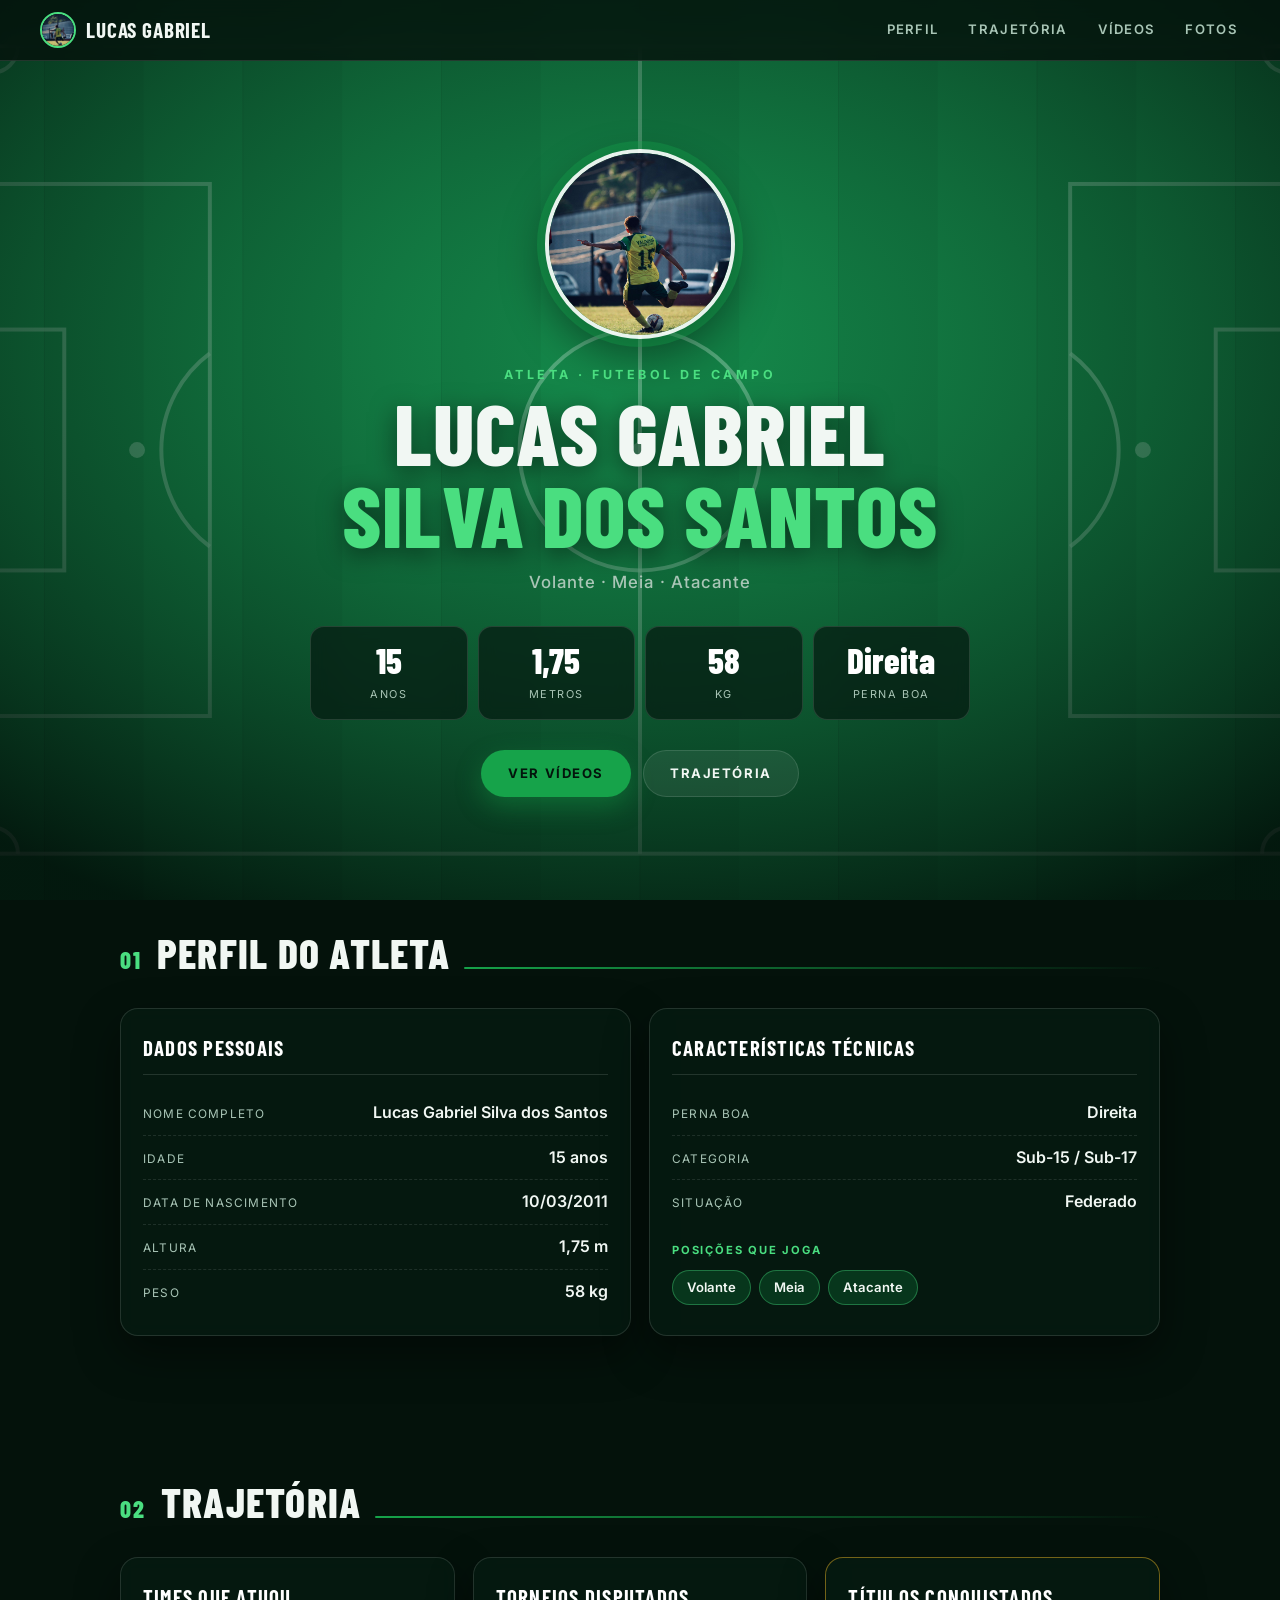
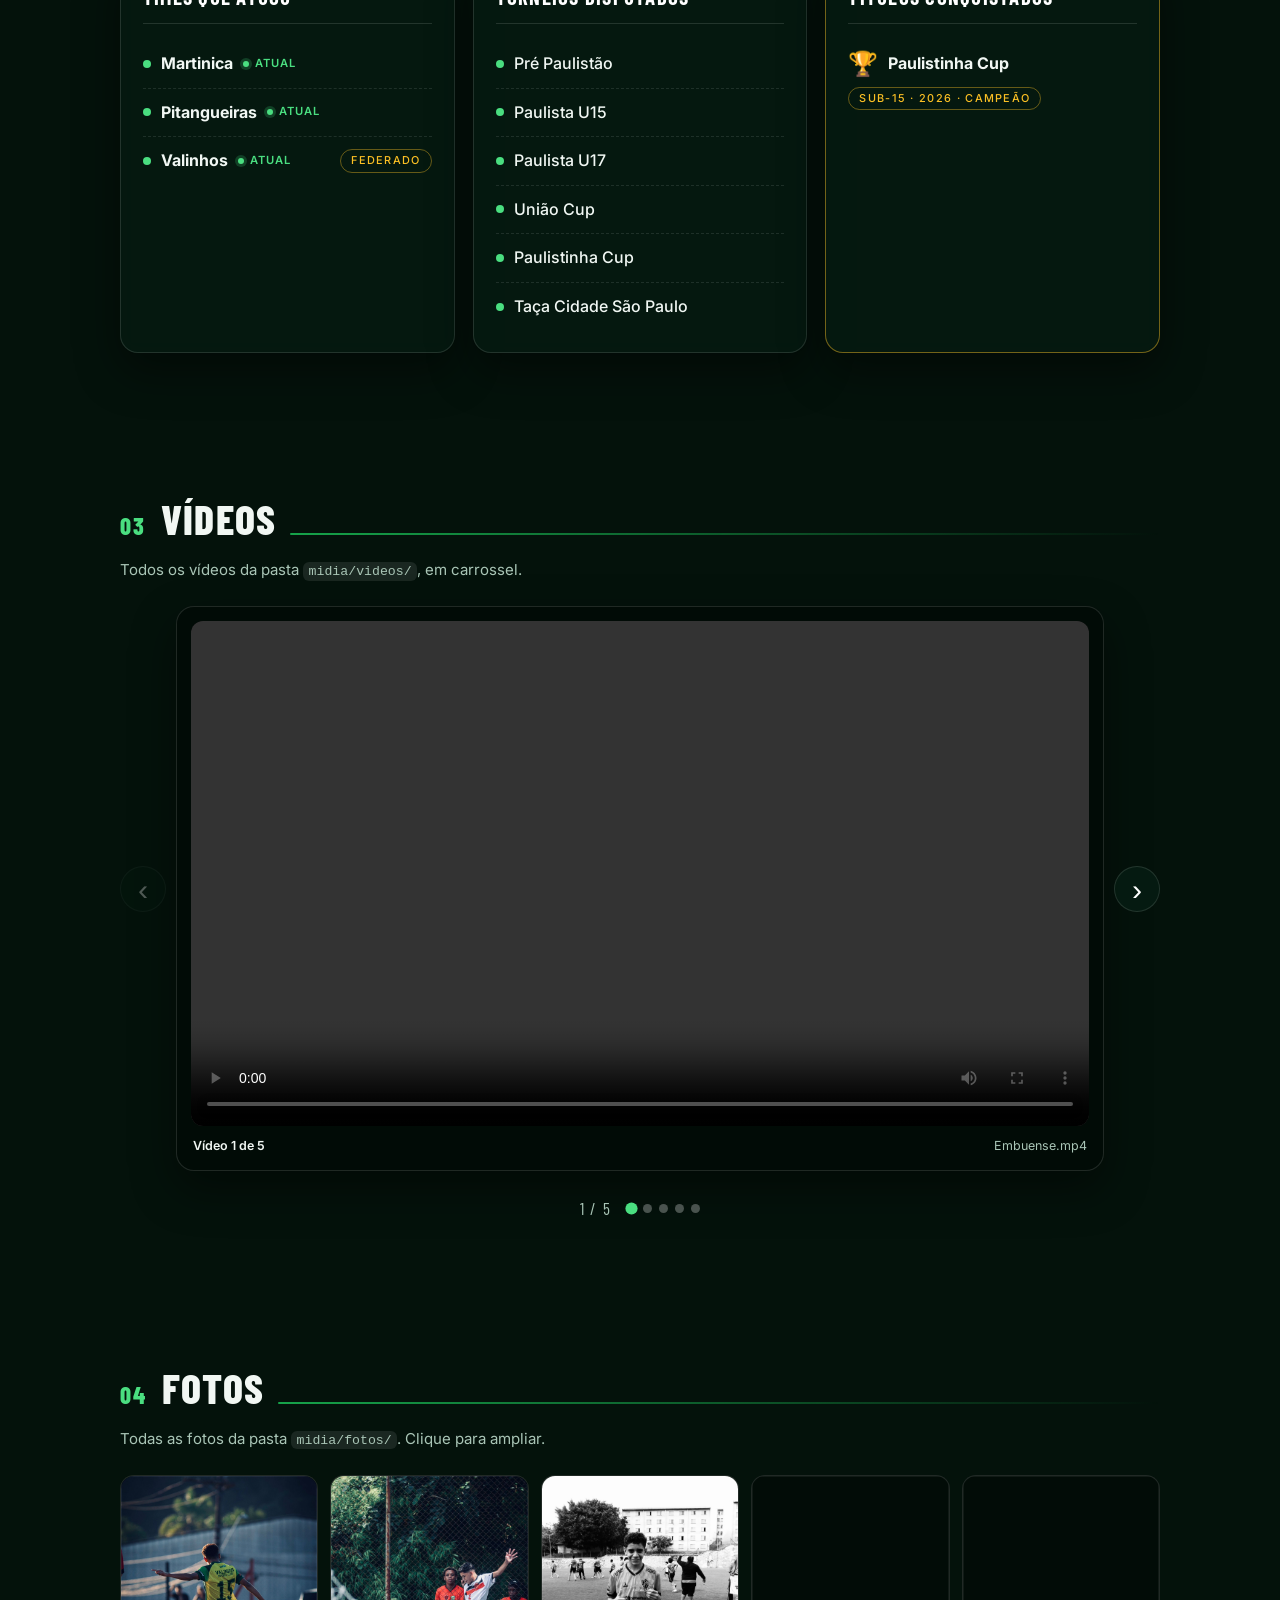
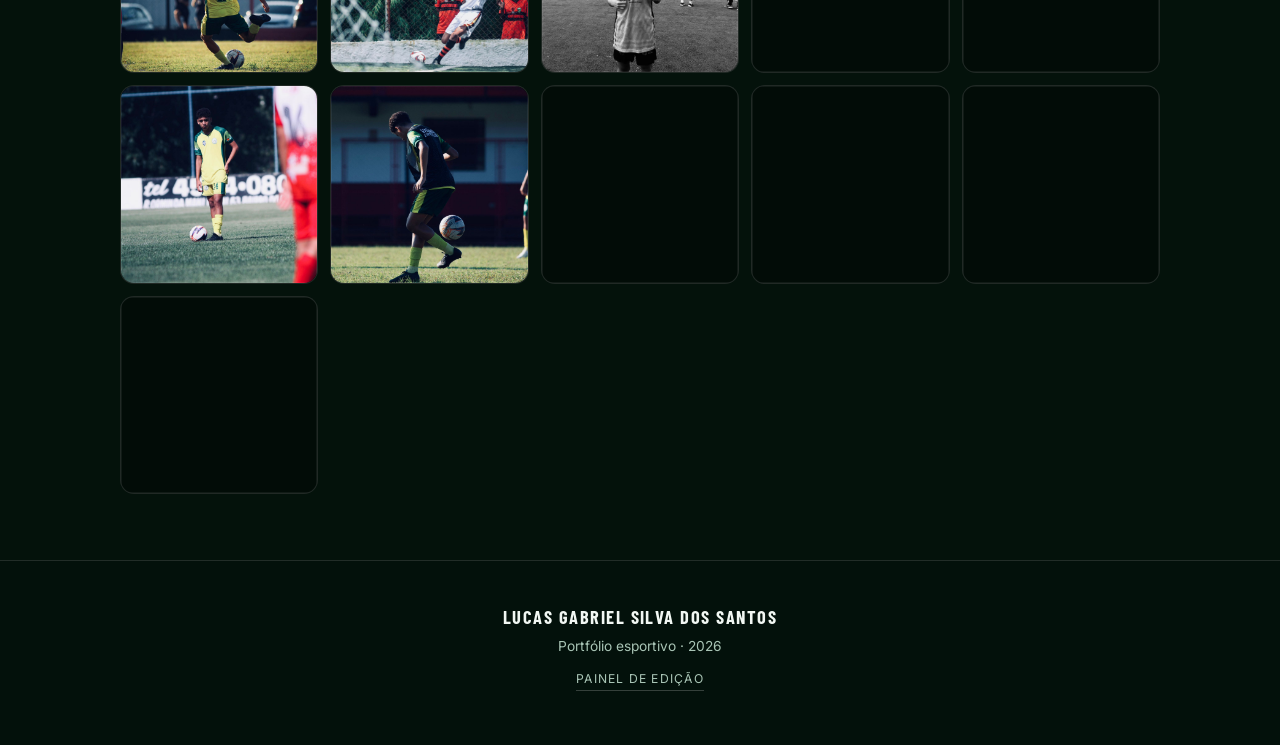
==== index.html @ 341d1e9a "Inclui o período em cada time, com "Atual" quando não preenchido Times ganharam um campo de período," ====
<!DOCTYPE html>
<html lang="pt-BR">
<head>
<meta charset="utf-8">
<meta name="viewport" content="width=device-width, initial-scale=1">
<title>Lucas Gabriel Silva dos Santos — Portfólio</title>
<meta name="description" content="Portfólio esportivo de Lucas Gabriel Silva dos Santos: vídeos, fotos, características, times e torneios.">
<meta name="theme-color" content="#04120b">
<meta property="og:title" content="Lucas Gabriel Silva dos Santos — Portfólio">
<meta property="og:description" content="Vídeos, fotos e informações do atleta.">
<meta property="og:type" content="profile">
<link rel="icon" href="midia/logo/Logo.jpeg">
<link rel="preconnect" href="https://fonts.googleapis.com">
<link rel="preconnect" href="https://fonts.gstatic.com" crossorigin>
<link href="https://fonts.googleapis.com/css2?family=Barlow+Condensed:wght@600;700;800&family=Inter:wght@400;500;600;700&display=swap" rel="stylesheet">
<link rel="stylesheet" href="assets/css/style.css">
</head>
<body>

<!-- Fundo: campo de futebol visto de cima -->
<div class="campo" aria-hidden="true">
  <svg viewBox="0 0 1050 680" preserveAspectRatio="xMidYMid slice" role="presentation">
    <defs>
      <pattern id="listras" width="150" height="680" patternUnits="userSpaceOnUse">
        <rect width="75" height="680" fill="#0f7a41"/>
        <rect x="75" width="75" height="680" fill="#0c6b39"/>
      </pattern>
      <radialGradient id="luz" cx="50%" cy="38%" r="72%">
        <stop offset="0%" stop-color="#1a9a55" stop-opacity=".55"/>
        <stop offset="100%" stop-color="#02110a" stop-opacity=".92"/>
      </radialGradient>
    </defs>

    <rect width="1050" height="680" fill="url(#listras)"/>

    <g fill="none" stroke="#ffffff" stroke-opacity=".62" stroke-width="3">
      <rect x="35" y="35" width="980" height="610"/>
      <line x1="525" y1="35" x2="525" y2="645"/>
      <circle cx="525" cy="340" r="91"/>
      <!-- grandes áreas -->
      <rect x="35" y="139" width="165" height="402"/>
      <rect x="850" y="139" width="165" height="402"/>
      <!-- pequenas áreas -->
      <rect x="35" y="249" width="55" height="182"/>
      <rect x="960" y="249" width="55" height="182"/>
      <!-- meias-luas -->
      <path d="M200 267 a 91 91 0 0 0 0 146"/>
      <path d="M850 267 a 91 91 0 0 1 0 146"/>
      <!-- escanteios -->
      <path d="M35 55 a 20 20 0 0 0 20 -20"/>
      <path d="M995 35 a 20 20 0 0 0 20 20"/>
      <path d="M35 625 a 20 20 0 0 1 20 20"/>
      <path d="M995 645 a 20 20 0 0 1 20 -20"/>
    </g>

    <g fill="#ffffff" fill-opacity=".62">
      <circle cx="525" cy="340" r="6"/>
      <circle cx="145" cy="340" r="6"/>
      <circle cx="905" cy="340" r="6"/>
    </g>

    <rect width="1050" height="680" fill="url(#luz)"/>
  </svg>
</div>

<header class="topo">
  <a class="topo__marca" href="#inicio">
    <img src="midia/logo/Logo.jpeg" alt="Logo" class="topo__logo" onerror="this.remove()">
    <span data-marca>Lucas Gabriel</span>
  </a>
  <nav class="topo__nav">
    <a href="#perfil">Perfil</a>
    <a href="#trajetoria">Trajetória</a>
    <a href="#videos">Vídeos</a>
    <a href="#fotos">Fotos</a>
  </nav>
</header>

<main id="inicio">

  <!-- ================= HERO ================= -->
  <section class="hero">
    <div class="hero__logo-wrap">
      <img src="midia/logo/Logo.jpeg" alt="Logo de Lucas Gabriel Silva dos Santos" class="hero__logo"
           onerror="this.closest('.hero__logo-wrap').classList.add('is-vazio')">
      <p class="hero__logo-aviso">Coloque o arquivo <code>Logo.jpeg</code> em <code>midia/logo/</code></p>
    </div>

    <p class="hero__olho">Atleta · Futebol de campo</p>
    <h1 class="hero__nome" data-nome>Lucas Gabriel<br><span>Silva dos Santos</span></h1>
    <p class="hero__posicoes" data-posicoes>Volante · Meia · Atacante</p>

    <ul class="hero__stats">
      <li><strong data-idade>—</strong><span>anos</span></li>
      <li><strong data-stat-altura>1,75</strong><span>metros</span></li>
      <li><strong data-stat-peso>58</strong><span>kg</span></li>
      <li><strong data-stat-perna>Direita</strong><span>perna boa</span></li>
    </ul>

    <div class="hero__acoes">
      <a class="botao botao--destaque" href="#videos">Ver vídeos</a>
      <a class="botao" href="#trajetoria">Trajetória</a>
    </div>
  </section>

  <!-- ================= PERFIL ================= -->
  <section id="perfil" class="secao">
    <h2 class="secao__titulo"><span>01</span> Perfil do atleta</h2>

    <div class="cards">
      <div class="card">
        <h3 class="card__titulo">Dados pessoais</h3>
        <dl class="dados">
          <div><dt>Nome completo</dt><dd data-campo-nome>Lucas Gabriel Silva dos Santos</dd></div>
          <div><dt>Idade</dt><dd><span data-idade>—</span> anos</dd></div>
          <div><dt>Data de nascimento</dt><dd data-campo-nascimento>10/03/2011</dd></div>
          <div><dt>Altura</dt><dd data-campo-altura>1,75 m</dd></div>
          <div><dt>Peso</dt><dd data-campo-peso>58 kg</dd></div>
        </dl>
      </div>

      <div class="card">
        <h3 class="card__titulo">Características técnicas</h3>
        <dl class="dados">
          <div><dt>Perna boa</dt><dd data-campo-perna>Direita</dd></div>
          <div><dt>Categoria</dt><dd data-campo-categoria>Sub-15 / Sub-17</dd></div>
          <div><dt>Situação</dt><dd data-campo-situacao>Federado</dd></div>
        </dl>
        <p class="card__rotulo">Posições que joga</p>
        <ul class="chips" data-chips-posicoes>
          <li>Volante</li>
          <li>Meia</li>
          <li>Atacante</li>
        </ul>
      </div>
    </div>
  </section>

  <!-- ================= TRAJETÓRIA ================= -->
  <section id="trajetoria" class="secao">
    <h2 class="secao__titulo"><span>02</span> Trajetória</h2>

    <div class="cards">
      <div class="card">
        <h3 class="card__titulo">Times que atuou</h3>
        <ul class="lista lista--times" data-lista-times>
          <li><strong>Martinica</strong><span class="periodo periodo--atual">Atual</span></li>
          <li><strong>Pitangueiras</strong><span class="periodo periodo--atual">Atual</span></li>
          <li><strong>Valinhos</strong><span class="periodo periodo--atual">Atual</span><em>Federado</em></li>
        </ul>
      </div>

      <div class="card">
        <h3 class="card__titulo">Torneios disputados</h3>
        <ul class="lista" data-lista-torneios>
          <li>Pré Paulistão</li>
          <li>Paulista U15</li>
          <li>Paulista U17</li>
          <li>União Cup</li>
          <li>Paulistinha Cup</li>
          <li>Taça Cidade São Paulo</li>
        </ul>
      </div>

      <div class="card card--titulo-ganho">
        <h3 class="card__titulo">Títulos conquistados</h3>
        <ul class="lista lista--tacas" data-lista-titulos>
          <li>
            <span class="taca" aria-hidden="true">🏆</span>
            <strong>Paulistinha Cup</strong>
            <em>Sub-15 · 2026 · Campeão</em>
          </li>
        </ul>
      </div>
    </div>
  </section>

  <!-- ================= VÍDEOS ================= -->
  <section id="videos" class="secao">
    <h2 class="secao__titulo"><span>03</span> Vídeos</h2>
    <p class="secao__apoio">Todos os vídeos da pasta <code>midia/videos/</code>, em carrossel.</p>

    <div class="carrossel" data-carrossel hidden>
      <button class="carrossel__seta carrossel__seta--ant" type="button" data-anterior aria-label="Vídeo anterior">‹</button>

      <div class="carrossel__janela">
        <div class="carrossel__trilho" data-trilho></div>
      </div>

      <button class="carrossel__seta carrossel__seta--prox" type="button" data-proximo aria-label="Próximo vídeo">›</button>

      <div class="carrossel__rodape">
        <span class="carrossel__contador" data-contador>1 / 1</span>
        <div class="carrossel__pontos" data-pontos></div>
      </div>
    </div>

    <p class="vazio" data-vazio-videos>
      Nenhum vídeo ainda. Suba os arquivos em <code>midia/videos/</code> que eles aparecem aqui automaticamente.
    </p>
  </section>

  <!-- ================= FOTOS ================= -->
  <section id="fotos" class="secao">
    <h2 class="secao__titulo"><span>04</span> Fotos</h2>
    <p class="secao__apoio">Todas as fotos da pasta <code>midia/fotos/</code>. Clique para ampliar.</p>

    <div class="galeria" data-galeria hidden></div>

    <p class="vazio" data-vazio-fotos>
      Nenhuma foto ainda. Suba os arquivos em <code>midia/fotos/</code> que eles aparecem aqui automaticamente.
    </p>
  </section>

</main>

<footer class="rodape">
  <p><strong>Lucas Gabriel Silva dos Santos</strong></p>
  <p>Portfólio esportivo · <span data-ano>2026</span></p>
  <p><a class="rodape__admin" href="admin.html">Painel de edição</a></p>
</footer>

<!-- Lightbox das fotos -->
<div class="lightbox" data-lightbox hidden>
  <button class="lightbox__fechar" type="button" data-fechar aria-label="Fechar">×</button>
  <button class="lightbox__seta lightbox__seta--ant" type="button" data-lb-anterior aria-label="Foto anterior">‹</button>
  <figure class="lightbox__conteudo">
    <img data-lb-img src="" alt="">
    <figcaption data-lb-legenda></figcaption>
  </figure>
  <button class="lightbox__seta lightbox__seta--prox" type="button" data-lb-proximo aria-label="Próxima foto">›</button>
</div>

<script src="assets/media.js"></script>
<script src="assets/js/main.js"></script>
</body>
</html>
---- assets/css/style.css ----
/* ============================================================
   Portfólio — Lucas Gabriel Silva dos Santos
   ============================================================ */

:root {
  --verde: #16a34a;
  --verde-claro: #4ade80;
  --verde-escuro: #064e2b;
  --dourado: #fbbf24;
  --tinta: #f1f7f3;
  --tinta-suave: #a9c5b6;
  --fundo: #04120b;
  --vidro: rgba(6, 28, 18, .74);
  --borda: rgba(255, 255, 255, .12);
  --sombra: 0 18px 45px rgba(0, 0, 0, .45);
  --raio: 18px;
  --largura: 1120px;
  --titulo: "Barlow Condensed", "Arial Narrow", system-ui, sans-serif;
  --texto: "Inter", system-ui, -apple-system, "Segoe UI", Roboto, sans-serif;
}

* { box-sizing: border-box; }

html { scroll-behavior: smooth; scroll-padding-top: 88px; }

body {
  margin: 0;
  background: var(--fundo);
  color: var(--tinta);
  font-family: var(--texto);
  font-size: 16px;
  line-height: 1.6;
  -webkit-font-smoothing: antialiased;
}

img, video { max-width: 100%; display: block; }

code {
  font-family: ui-monospace, SFMono-Regular, Menlo, Consolas, monospace;
  font-size: .88em;
  background: rgba(255, 255, 255, .09);
  padding: .12em .42em;
  border-radius: 6px;
}

/* ---------- Fundo: campo de futebol ---------- */
.campo {
  position: fixed;
  inset: 0;
  z-index: -1;
  pointer-events: none;
}
.campo svg { width: 100%; height: 100%; }

/* ---------- Topo ---------- */
.topo {
  position: sticky;
  top: 0;
  z-index: 50;
  display: flex;
  align-items: center;
  justify-content: space-between;
  gap: 16px;
  padding: 12px clamp(16px, 4vw, 40px);
  background: rgba(4, 18, 11, .82);
  backdrop-filter: blur(12px);
  border-bottom: 1px solid var(--borda);
}
.topo__marca {
  display: flex;
  align-items: center;
  gap: 10px;
  color: var(--tinta);
  text-decoration: none;
  font-family: var(--titulo);
  font-size: 1.32rem;
  font-weight: 700;
  letter-spacing: .04em;
  text-transform: uppercase;
}
.topo__logo {
  width: 36px;
  height: 36px;
  border-radius: 50%;
  object-fit: cover;
  border: 2px solid var(--verde-claro);
}
.topo__nav {
  display: flex;
  gap: clamp(10px, 2.4vw, 26px);
  flex-wrap: wrap;
  justify-content: flex-end;
}
.topo__nav a {
  color: var(--tinta-suave);
  text-decoration: none;
  font-size: .82rem;
  font-weight: 600;
  letter-spacing: .1em;
  text-transform: uppercase;
  padding: 6px 2px;
  border-bottom: 2px solid transparent;
  transition: color .18s, border-color .18s;
}
.topo__nav a:hover,
.topo__nav a:focus-visible { color: #fff; border-bottom-color: var(--verde-claro); }

/* ---------- Hero ---------- */
.hero {
  max-width: var(--largura);
  margin: 0 auto;
  padding: clamp(40px, 8vw, 88px) clamp(16px, 4vw, 40px) clamp(28px, 5vw, 56px);
  text-align: center;
}
.hero__logo-wrap { margin-bottom: 26px; }
.hero__logo {
  width: clamp(132px, 26vw, 190px);
  height: clamp(132px, 26vw, 190px);
  margin: 0 auto;
  object-fit: cover;
  border-radius: 50%;
  border: 4px solid rgba(255, 255, 255, .9);
  box-shadow: 0 0 0 8px rgba(22, 163, 74, .35), var(--sombra);
}
.hero__logo-aviso {
  display: none;
  margin: 0;
  font-size: .85rem;
  color: var(--tinta-suave);
}
.hero__logo-wrap.is-vazio .hero__logo-aviso { display: block; }

.hero__olho {
  margin: 0 0 6px;
  font-size: .78rem;
  font-weight: 700;
  letter-spacing: .28em;
  text-transform: uppercase;
  color: var(--verde-claro);
}
.hero__nome {
  font-family: var(--titulo);
  font-size: clamp(2.7rem, 9vw, 5.4rem);
  line-height: .95;
  font-weight: 800;
  letter-spacing: .01em;
  text-transform: uppercase;
  margin: 0 0 14px;
  text-shadow: 0 6px 26px rgba(0, 0, 0, .55);
}
.hero__nome span { color: var(--verde-claro); }
.hero__posicoes {
  margin: 0 auto 30px;
  max-width: 620px;
  color: var(--tinta-suave);
  font-size: clamp(.9rem, 2.3vw, 1.05rem);
  font-weight: 500;
  letter-spacing: .06em;
}

.hero__stats {
  list-style: none;
  display: grid;
  grid-template-columns: repeat(4, minmax(0, 1fr));
  gap: 10px;
  max-width: 660px;
  margin: 0 auto 30px;
  padding: 0;
}
.hero__stats li {
  background: var(--vidro);
  border: 1px solid var(--borda);
  border-radius: 14px;
  padding: 14px 8px;
  backdrop-filter: blur(8px);
}
.hero__stats strong {
  display: block;
  font-family: var(--titulo);
  font-size: clamp(1.5rem, 5vw, 2.2rem);
  font-weight: 800;
  line-height: 1.1;
  color: #fff;
}
.hero__stats span {
  font-size: .68rem;
  letter-spacing: .14em;
  text-transform: uppercase;
  color: var(--tinta-suave);
}

.hero__acoes { display: flex; gap: 12px; justify-content: center; flex-wrap: wrap; }
.botao {
  display: inline-block;
  padding: 12px 26px;
  border-radius: 999px;
  border: 1px solid var(--borda);
  background: rgba(255, 255, 255, .07);
  color: var(--tinta);
  font-size: .82rem;
  font-weight: 700;
  letter-spacing: .12em;
  text-transform: uppercase;
  text-decoration: none;
  transition: transform .16s, background .16s, box-shadow .16s;
}
.botao:hover { transform: translateY(-2px); background: rgba(255, 255, 255, .14); }
.botao--destaque {
  background: var(--verde);
  border-color: transparent;
  color: #03150c;
  box-shadow: 0 10px 26px rgba(22, 163, 74, .38);
}
.botao--destaque:hover { background: var(--verde-claro); }

/* ---------- Seções ---------- */
.secao {
  max-width: var(--largura);
  margin: 0 auto;
  padding: clamp(34px, 6vw, 66px) clamp(16px, 4vw, 40px);
}
.secao__titulo {
  display: flex;
  align-items: baseline;
  gap: 14px;
  font-family: var(--titulo);
  font-size: clamp(1.7rem, 5vw, 2.6rem);
  font-weight: 800;
  letter-spacing: .03em;
  text-transform: uppercase;
  margin: 0 0 6px;
}
.secao__titulo span {
  font-size: .58em;
  color: var(--verde-claro);
  letter-spacing: .1em;
}
.secao__titulo::after {
  content: "";
  flex: 1;
  height: 2px;
  background: linear-gradient(90deg, var(--verde), transparent);
  border-radius: 2px;
}
.secao__apoio { margin: 0 0 24px; color: var(--tinta-suave); font-size: .94rem; }

/* ---------- Cards ---------- */
.cards {
  display: grid;
  grid-template-columns: repeat(auto-fit, minmax(280px, 1fr));
  gap: 18px;
  margin-top: 22px;
}
.card {
  background: var(--vidro);
  border: 1px solid var(--borda);
  border-radius: var(--raio);
  padding: 22px;
  backdrop-filter: blur(10px);
  box-shadow: var(--sombra);
}
.card__titulo {
  font-family: var(--titulo);
  font-size: 1.3rem;
  font-weight: 700;
  letter-spacing: .06em;
  text-transform: uppercase;
  margin: 0 0 16px;
  padding-bottom: 10px;
  border-bottom: 1px solid var(--borda);
  color: #fff;
}
.card__rotulo {
  margin: 18px 0 10px;
  font-size: .7rem;
  font-weight: 700;
  letter-spacing: .16em;
  text-transform: uppercase;
  color: var(--verde-claro);
}
.card--titulo-ganho { border-color: rgba(251, 191, 36, .45); }

.dados { margin: 0; }
.dados > div {
  display: flex;
  justify-content: space-between;
  align-items: baseline;
  gap: 14px;
  padding: 9px 0;
  border-bottom: 1px dashed rgba(255, 255, 255, .1);
}
.dados > div:last-child { border-bottom: none; }
.dados dt {
  font-size: .74rem;
  letter-spacing: .1em;
  text-transform: uppercase;
  color: var(--tinta-suave);
  white-space: nowrap;
}
.dados dd { margin: 0; font-weight: 600; text-align: right; }

.chips { list-style: none; display: flex; flex-wrap: wrap; gap: 8px; margin: 0; padding: 0; }
.chips li {
  padding: 6px 14px;
  border-radius: 999px;
  background: rgba(22, 163, 74, .22);
  border: 1px solid rgba(74, 222, 128, .38);
  font-size: .82rem;
  font-weight: 600;
}

.lista { list-style: none; margin: 0; padding: 0; }
.lista li {
  display: flex;
  align-items: center;
  gap: 10px;
  padding: 11px 0;
  border-bottom: 1px dashed rgba(255, 255, 255, .1);
  font-weight: 500;
}
.lista li:last-child { border-bottom: none; }
.lista li::before {
  content: "";
  flex: none;
  width: 8px;
  height: 8px;
  border-radius: 50%;
  background: var(--verde-claro);
}
.lista--times li strong { font-weight: 700; }
.periodo {
  font-size: .78rem;
  color: var(--tinta-suave);
  letter-spacing: .02em;
  white-space: nowrap;
}
.periodo--atual {
  color: var(--verde-claro);
  font-weight: 600;
  letter-spacing: .08em;
  text-transform: uppercase;
  font-size: .7rem;
}
.periodo--atual::before {
  content: "";
  display: inline-block;
  width: 6px;
  height: 6px;
  margin-right: 6px;
  border-radius: 50%;
  background: var(--verde-claro);
  vertical-align: middle;
  box-shadow: 0 0 0 3px rgba(74, 222, 128, .2);
}
.lista em {
  font-style: normal;
  font-size: .68rem;
  letter-spacing: .12em;
  text-transform: uppercase;
  color: var(--dourado);
  border: 1px solid rgba(251, 191, 36, .4);
  border-radius: 999px;
  padding: 2px 10px;
}
.lista--times li { flex-wrap: wrap; }
.lista--times li em { margin-left: auto; }
.lista--tacas li { align-items: center; flex-wrap: wrap; }
.lista--tacas li::before { display: none; }
.taca { font-size: 1.5rem; line-height: 1; }

/* ---------- Carrossel de vídeos ---------- */
.carrossel {
  position: relative;
  display: grid;
  grid-template-columns: auto 1fr auto;
  align-items: center;
  gap: 10px;
}
.carrossel__janela {
  overflow: hidden;
  border-radius: var(--raio);
  border: 1px solid var(--borda);
  background: rgba(2, 10, 6, .8);
  box-shadow: var(--sombra);
}
.carrossel__trilho {
  display: flex;
  transition: transform .45s cubic-bezier(.22, .8, .3, 1);
  will-change: transform;
}
.carrossel__slide {
  flex: 0 0 100%;
  min-width: 100%;
  padding: 14px;
}
.carrossel__slide video {
  width: 100%;
  max-height: min(70vh, 620px);
  border-radius: 12px;
  background: #000;
  aspect-ratio: 16 / 9;
  object-fit: contain;
}
.carrossel__legenda {
  display: flex;
  justify-content: space-between;
  gap: 12px;
  flex-wrap: wrap;
  margin: 10px 2px 0;
  font-size: .78rem;
  color: var(--tinta-suave);
}
.carrossel__legenda b { color: var(--tinta); font-weight: 600; }

.carrossel__seta {
  width: 46px;
  height: 46px;
  border-radius: 50%;
  border: 1px solid var(--borda);
  background: rgba(6, 28, 18, .9);
  color: #fff;
  font-size: 1.9rem;
  line-height: 1;
  cursor: pointer;
  transition: background .16s, transform .16s;
}
.carrossel__seta:hover:not(:disabled) { background: var(--verde); transform: scale(1.06); }
.carrossel__seta:disabled { opacity: .3; cursor: default; }

.carrossel__rodape {
  grid-column: 1 / -1;
  display: flex;
  align-items: center;
  justify-content: center;
  gap: 16px;
  flex-wrap: wrap;
  margin-top: 14px;
}
.carrossel__contador {
  font-family: var(--titulo);
  font-size: 1.05rem;
  letter-spacing: .1em;
  color: var(--tinta-suave);
}
.carrossel__pontos { display: flex; gap: 7px; flex-wrap: wrap; justify-content: center; max-width: 100%; }
.carrossel__ponto {
  width: 9px;
  height: 9px;
  padding: 0;
  border: none;
  border-radius: 50%;
  background: rgba(255, 255, 255, .28);
  cursor: pointer;
  transition: background .16s, transform .16s;
}
.carrossel__ponto:hover { background: rgba(255, 255, 255, .55); }
.carrossel__ponto.is-ativo { background: var(--verde-claro); transform: scale(1.35); }

/* ---------- Galeria de fotos ---------- */
.galeria {
  display: grid;
  grid-template-columns: repeat(auto-fill, minmax(180px, 1fr));
  gap: 12px;
}
.galeria__item {
  position: relative;
  padding: 0;
  border: 1px solid var(--borda);
  border-radius: 14px;
  overflow: hidden;
  background: rgba(2, 10, 6, .7);
  cursor: zoom-in;
  aspect-ratio: 1 / 1;
}
.galeria__item img {
  width: 100%;
  height: 100%;
  object-fit: cover;
  transition: transform .35s ease, opacity .35s ease;
}
.galeria__item:hover img { transform: scale(1.07); }
.galeria__item::after {
  content: "";
  position: absolute;
  inset: 0;
  box-shadow: inset 0 0 0 1px rgba(255, 255, 255, .06);
  pointer-events: none;
}

/* ---------- Lightbox ---------- */
.lightbox {
  position: fixed;
  inset: 0;
  z-index: 100;
  display: flex;
  align-items: center;
  justify-content: center;
  gap: 8px;
  padding: 16px;
  background: rgba(2, 8, 5, .94);
  backdrop-filter: blur(6px);
}
.lightbox[hidden] { display: none; }
.lightbox__conteudo { margin: 0; max-width: min(1100px, 92vw); text-align: center; }
.lightbox__conteudo img {
  max-height: 82vh;
  width: auto;
  margin: 0 auto;
  border-radius: 12px;
  box-shadow: var(--sombra);
}
.lightbox__conteudo figcaption {
  margin-top: 10px;
  font-size: .8rem;
  color: var(--tinta-suave);
  word-break: break-word;
}
.lightbox__seta,
.lightbox__fechar {
  border: 1px solid var(--borda);
  background: rgba(255, 255, 255, .1);
  color: #fff;
  border-radius: 50%;
  cursor: pointer;
  transition: background .16s;
}
.lightbox__seta { width: 48px; height: 48px; font-size: 2rem; line-height: 1; flex: none; }
.lightbox__fechar {
  position: absolute;
  top: 16px;
  right: 16px;
  width: 42px;
  height: 42px;
  font-size: 1.6rem;
  line-height: 1;
}
.lightbox__seta:hover,
.lightbox__fechar:hover { background: var(--verde); }

/* ---------- Vazio / rodapé ---------- */
.vazio {
  background: var(--vidro);
  border: 1px dashed var(--borda);
  border-radius: var(--raio);
  padding: 26px;
  text-align: center;
  color: var(--tinta-suave);
  font-size: .92rem;
}
.rodape {
  text-align: center;
  padding: 40px 20px 52px;
  border-top: 1px solid var(--borda);
  background: rgba(4, 18, 11, .82);
  color: var(--tinta-suave);
  font-size: .86rem;
}
.rodape p { margin: 2px 0; }
.rodape__admin {
  display: inline-block;
  margin-top: 10px;
  color: var(--tinta-suave);
  font-size: .76rem;
  letter-spacing: .1em;
  text-transform: uppercase;
  text-decoration: none;
  border-bottom: 1px solid rgba(255, 255, 255, .2);
  padding-bottom: 2px;
  transition: color .16s, border-color .16s;
}
.rodape__admin:hover { color: var(--verde-claro); border-color: var(--verde-claro); }
.rodape strong {
  color: var(--tinta);
  font-family: var(--titulo);
  font-size: 1.15rem;
  letter-spacing: .08em;
  text-transform: uppercase;
}

/* ---------- Animação de entrada ---------- */
.revela { opacity: 0; transform: translateY(18px); transition: opacity .6s ease, transform .6s ease; }
.revela.is-visivel { opacity: 1; transform: none; }

/* ---------- Responsivo ---------- */
@media (max-width: 720px) {
  .hero__stats { grid-template-columns: repeat(2, minmax(0, 1fr)); }
  /* no celular as setas descem para o rodapé, longe dos controles do vídeo */
  .carrossel {
    grid-template-areas:
      "janela janela janela"
      "ant    rodape prox";
    row-gap: 14px;
  }
  .carrossel__janela { grid-area: janela; }
  .carrossel__seta--ant { grid-area: ant; }
  .carrossel__seta--prox { grid-area: prox; }
  .carrossel__rodape { grid-area: rodape; margin-top: 0; }
  .carrossel__slide { padding: 10px; }
  .galeria { grid-template-columns: repeat(auto-fill, minmax(140px, 1fr)); }
  .topo__marca span { display: none; }
  .topo { padding: 10px 14px; gap: 10px; }
  .topo__logo { width: 32px; height: 32px; }
  .topo__nav {
    flex-wrap: nowrap;
    overflow-x: auto;
    scrollbar-width: none;
    gap: 14px;
  }
  .topo__nav::-webkit-scrollbar { display: none; }
  .topo__nav a { font-size: .72rem; letter-spacing: .06em; white-space: nowrap; }
  .dados > div { flex-direction: column; align-items: flex-start; gap: 2px; }
  .dados dd { text-align: left; }
}

@media (prefers-reduced-motion: reduce) {
  html { scroll-behavior: auto; }
  *, *::before, *::after { animation: none !important; transition: none !important; }
  .revela { opacity: 1; transform: none; }
}
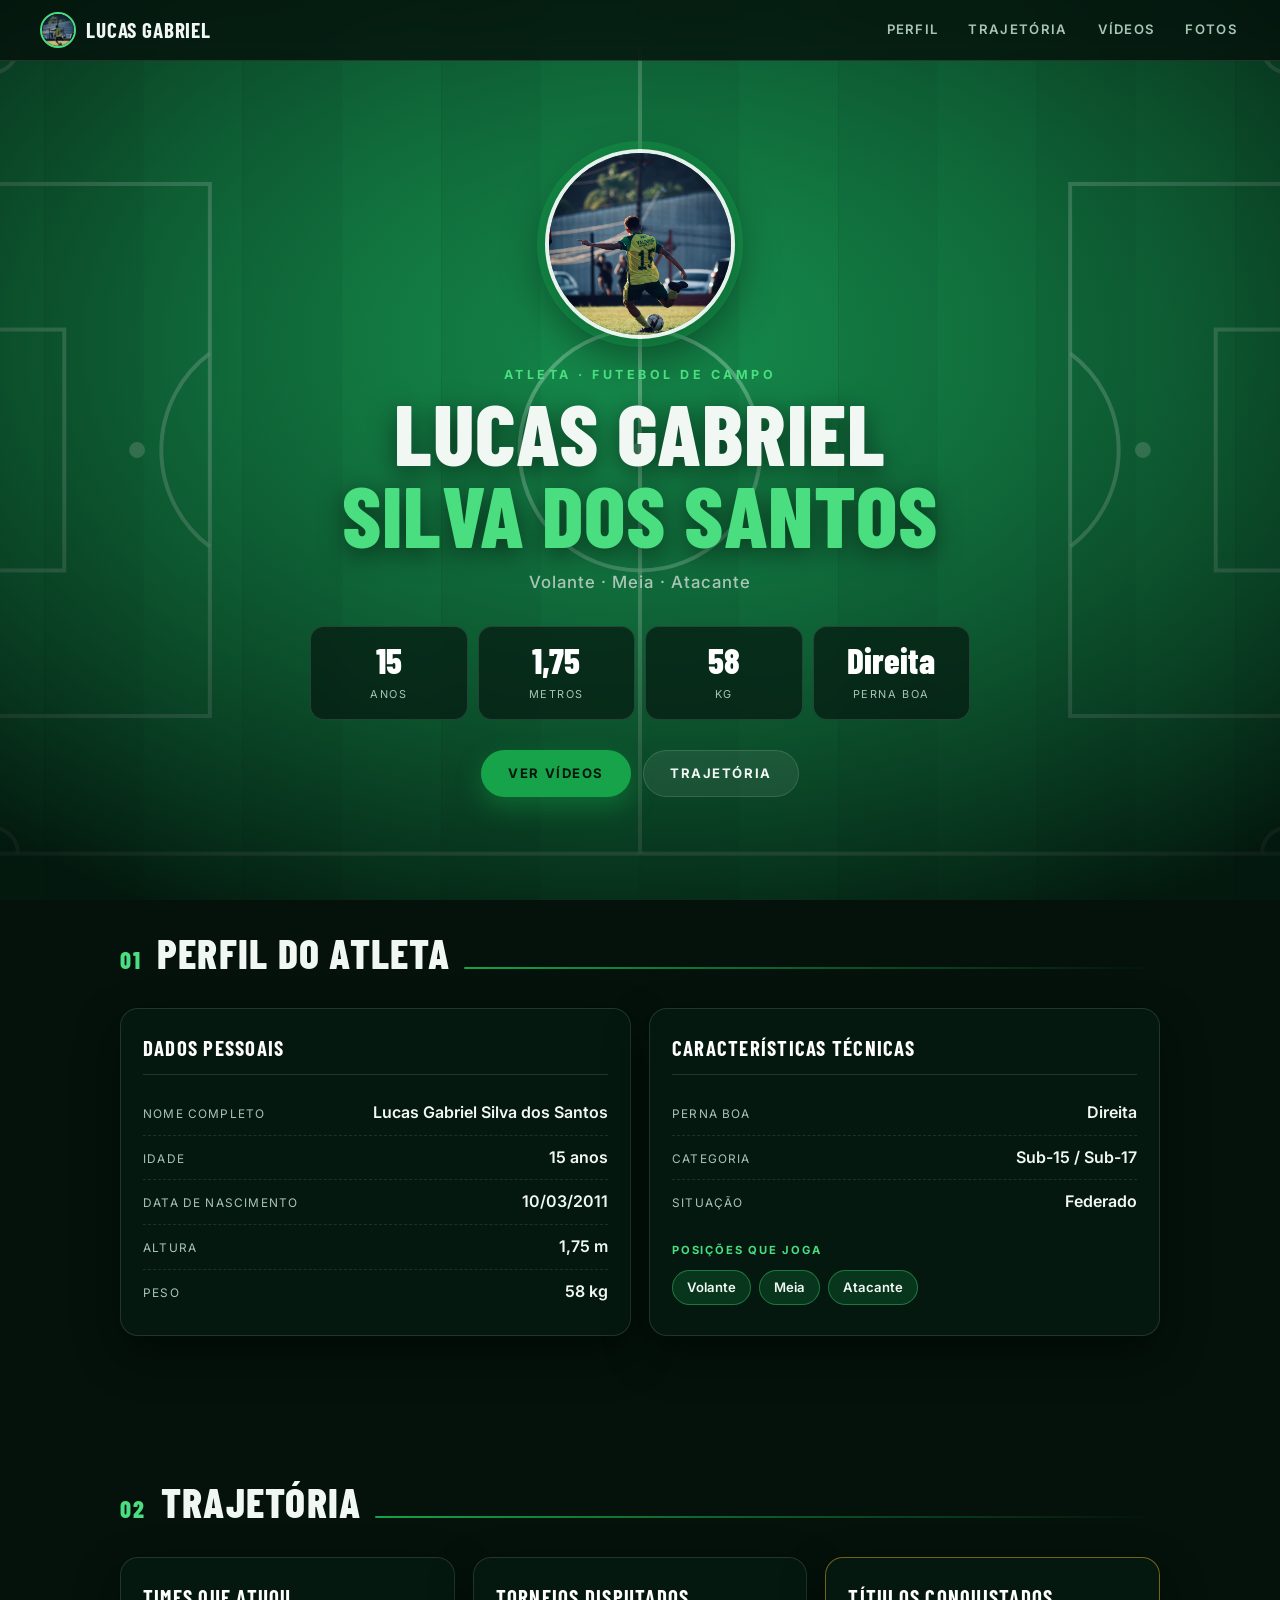
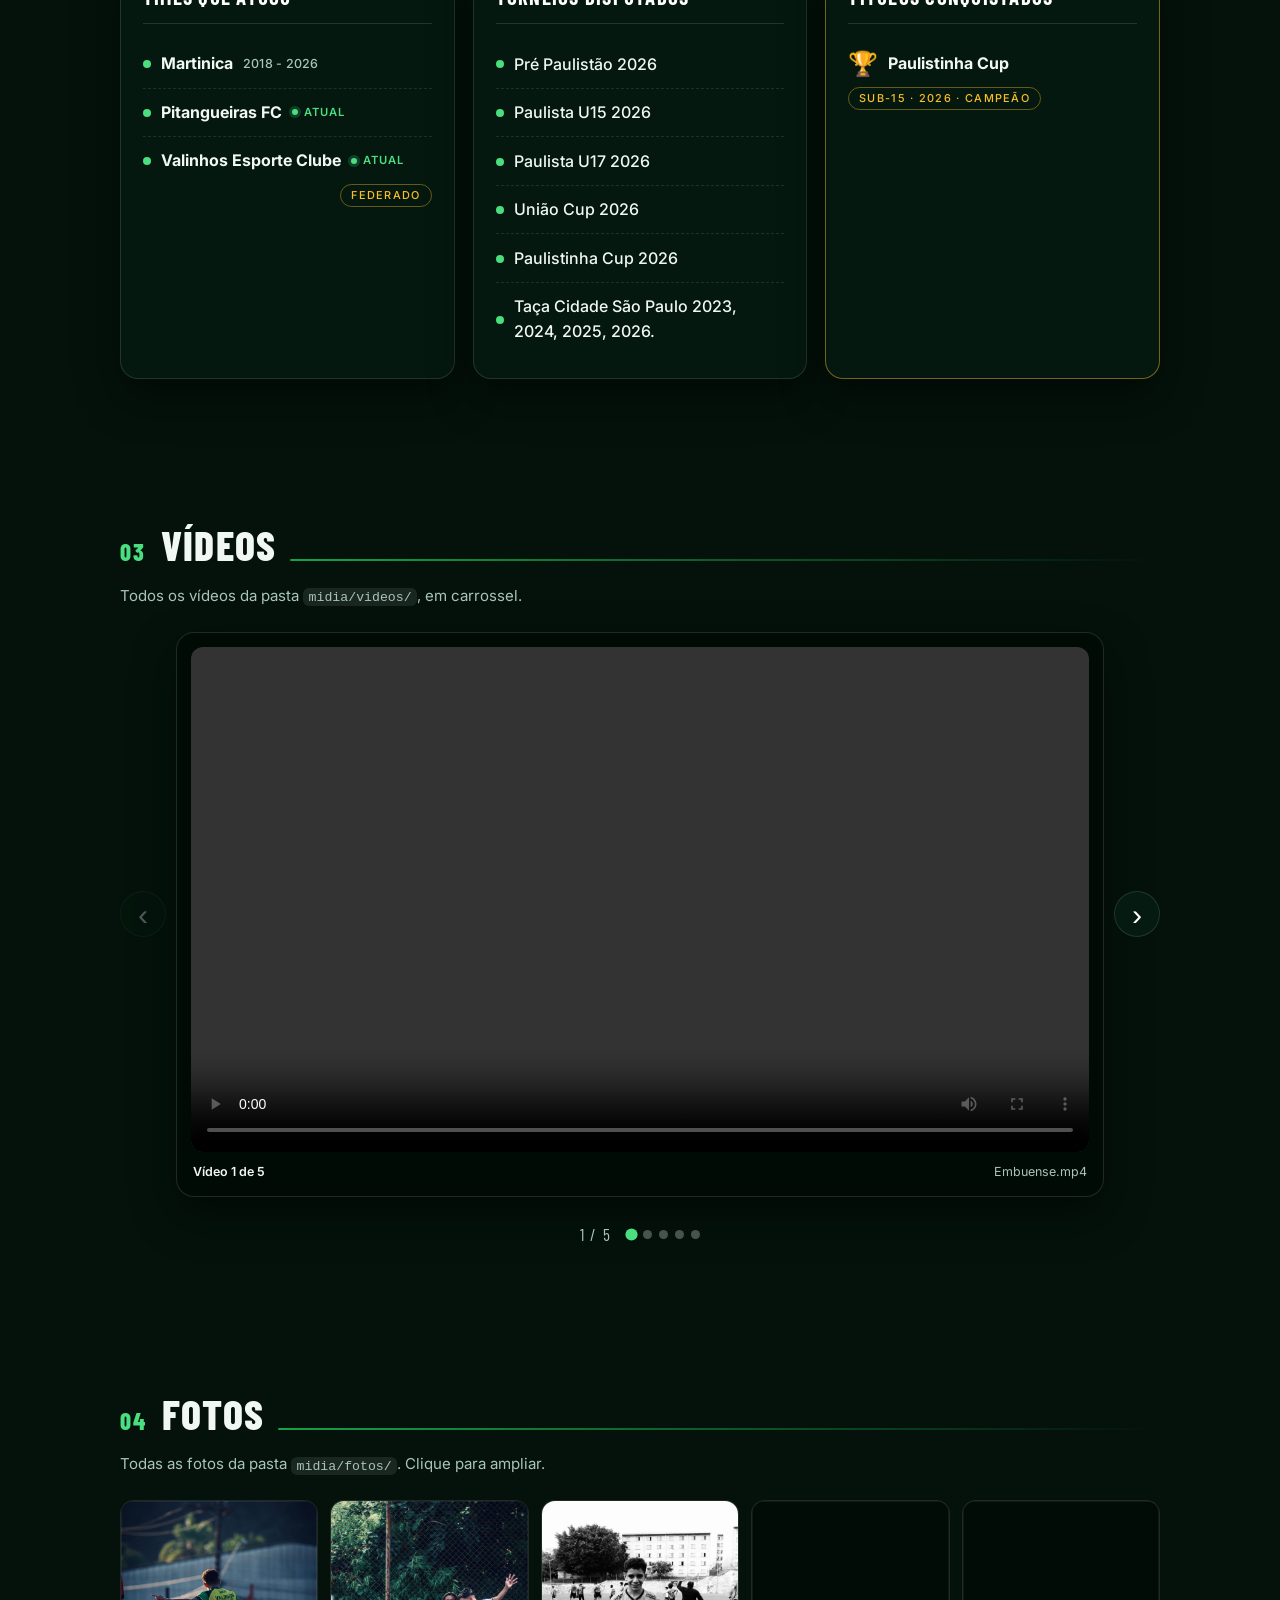
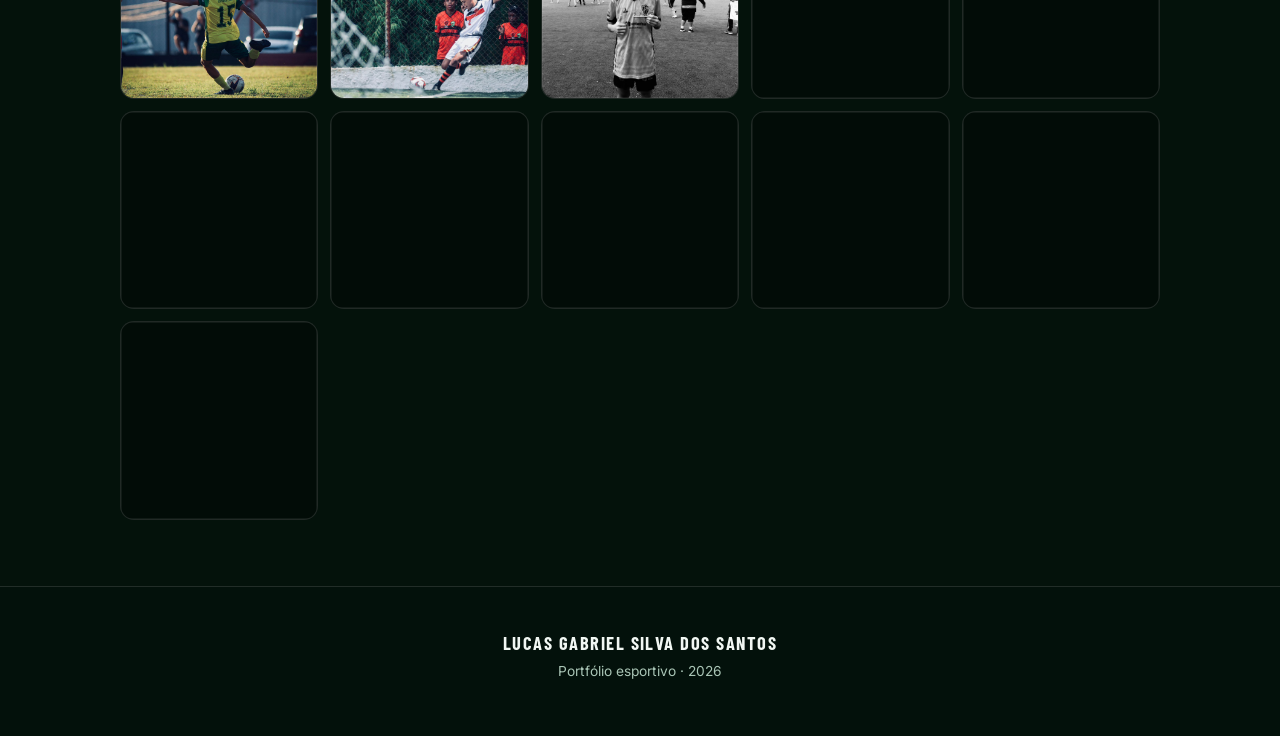
==== commit 0f4acbd7: "Tira o link do painel de edição do rodapé do site O painel continua acessível em /admin.html; o READ" ====
--- a/index.html
+++ b/index.html
@@ -217,7 +217,6 @@
 <footer class="rodape">
   <p><strong>Lucas Gabriel Silva dos Santos</strong></p>
   <p>Portfólio esportivo · <span data-ano>2026</span></p>
-  <p><a class="rodape__admin" href="admin.html">Painel de edição</a></p>
 </footer>
 
 <!-- Lightbox das fotos -->
--- a/assets/css/style.css
+++ b/assets/css/style.css
@@ -556,19 +556,6 @@
   font-size: .86rem;
 }
 .rodape p { margin: 2px 0; }
-.rodape__admin {
-  display: inline-block;
-  margin-top: 10px;
-  color: var(--tinta-suave);
-  font-size: .76rem;
-  letter-spacing: .1em;
-  text-transform: uppercase;
-  text-decoration: none;
-  border-bottom: 1px solid rgba(255, 255, 255, .2);
-  padding-bottom: 2px;
-  transition: color .16s, border-color .16s;
-}
-.rodape__admin:hover { color: var(--verde-claro); border-color: var(--verde-claro); }
 .rodape strong {
   color: var(--tinta);
   font-family: var(--titulo);
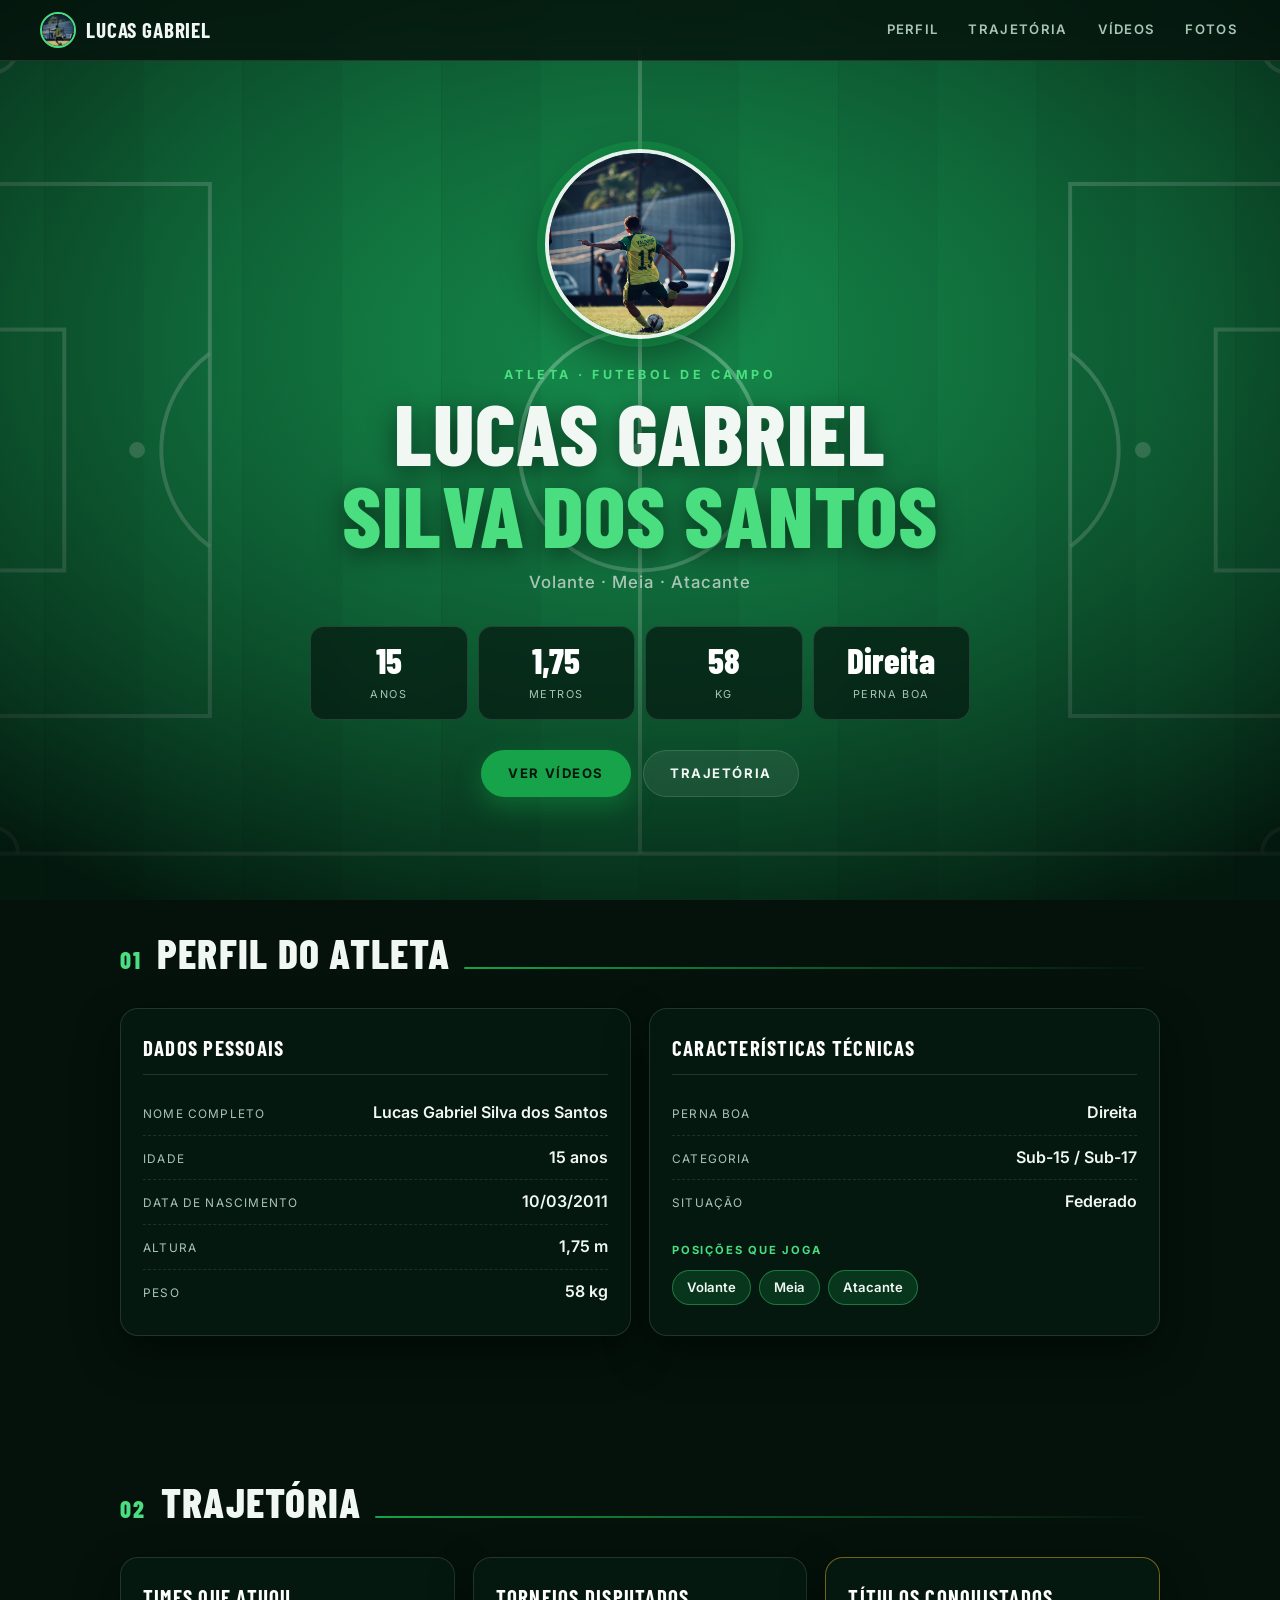
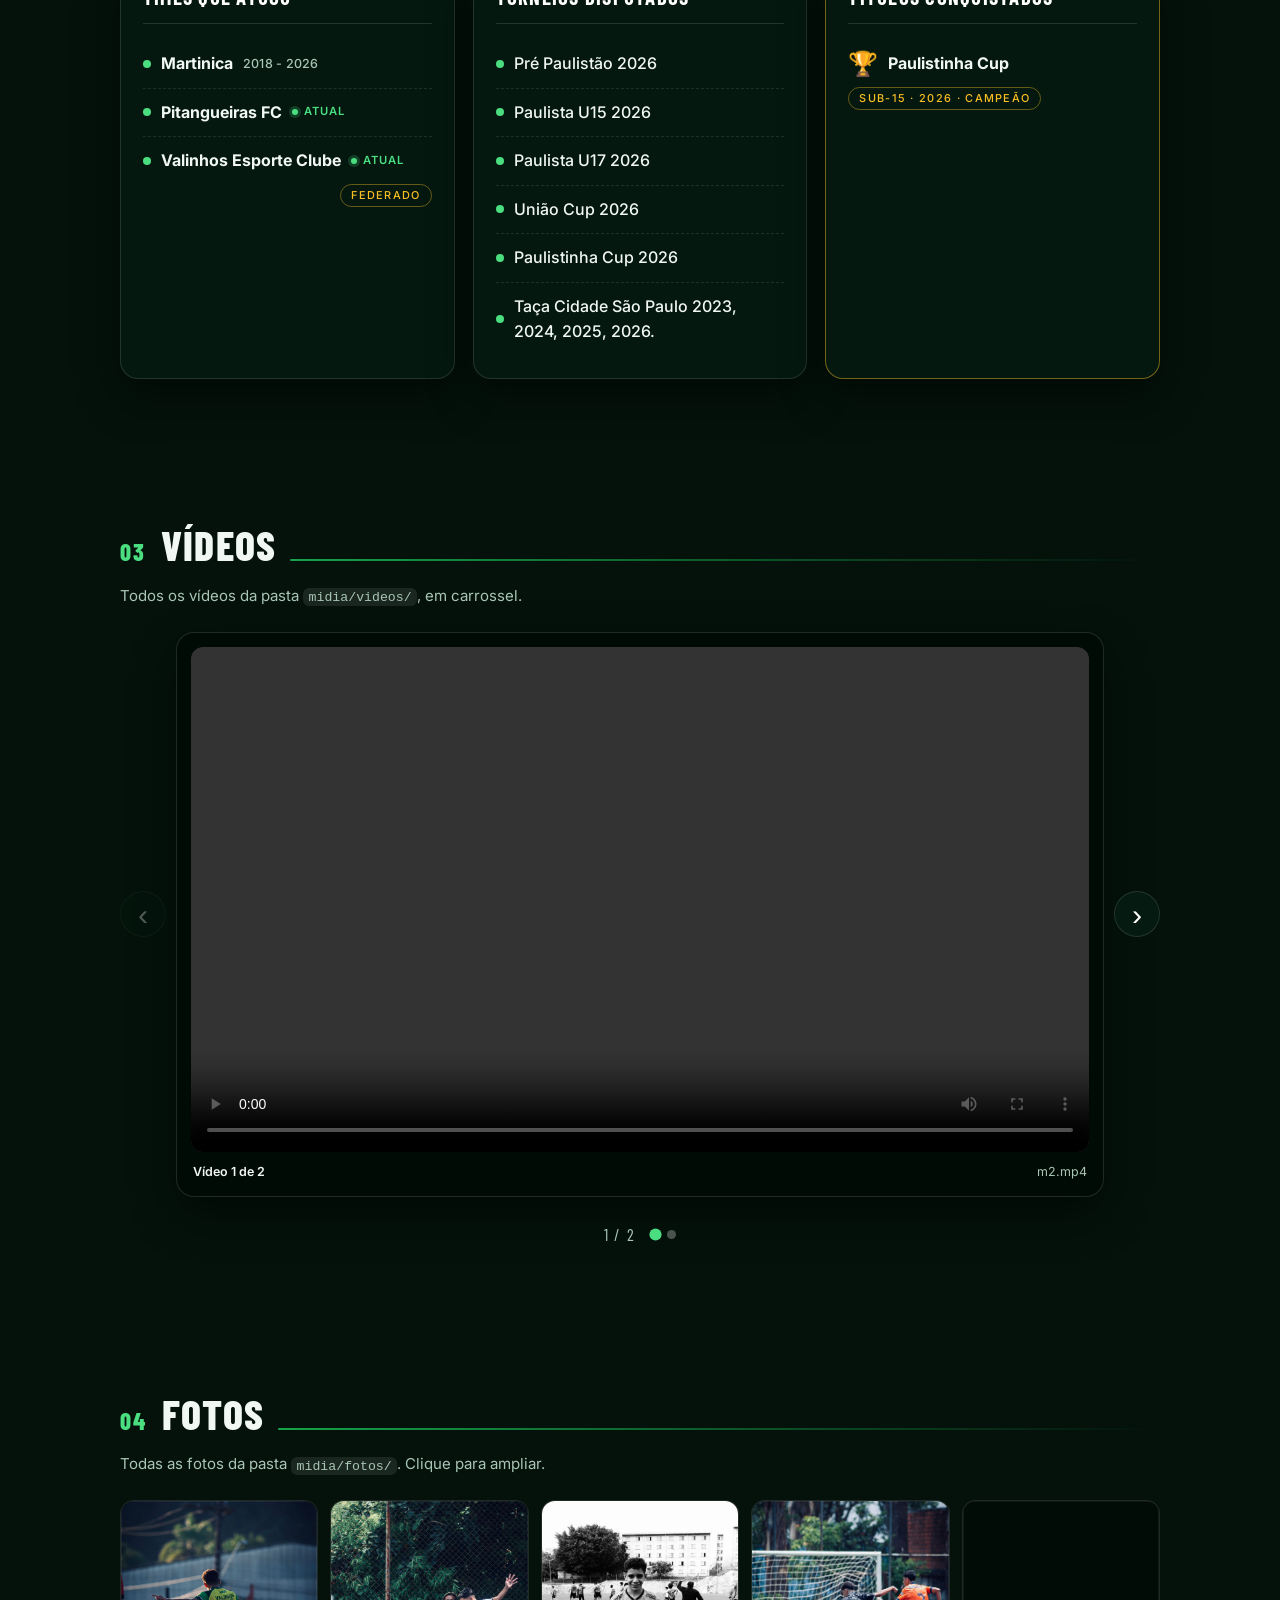
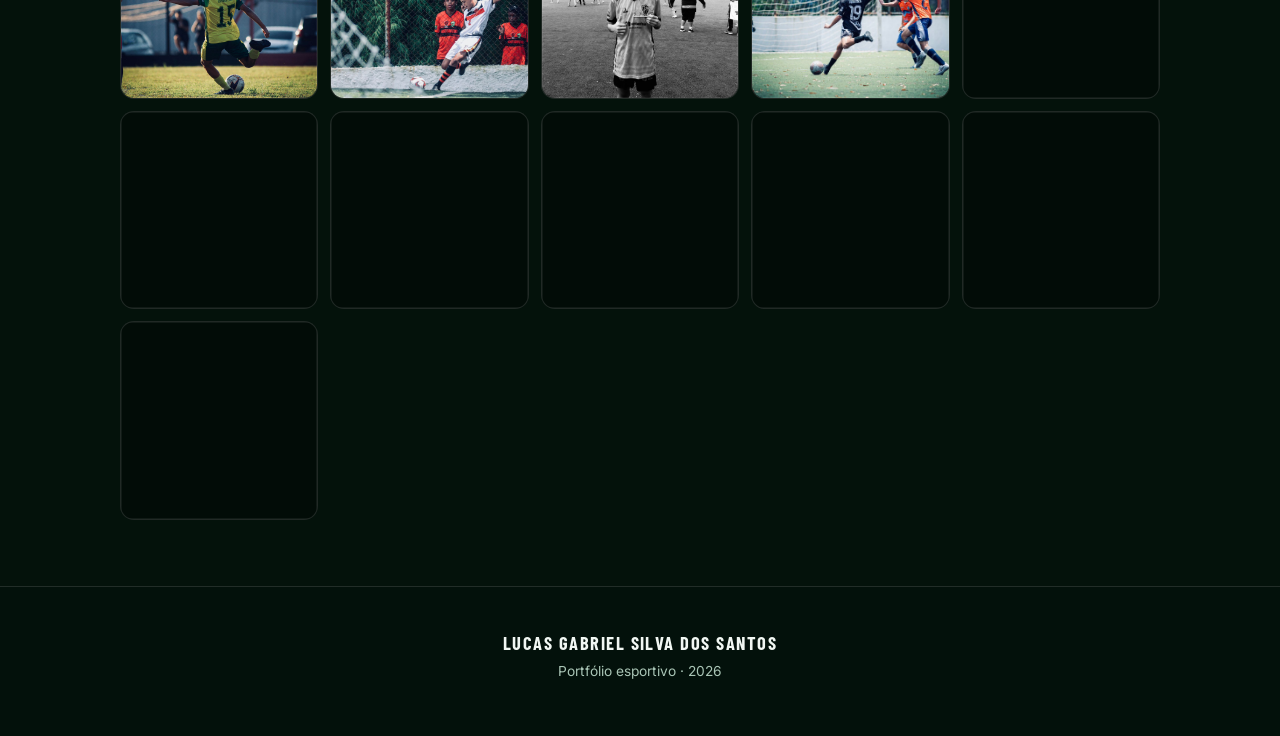
==== commit af92c3f7: "Usa um player único para a emenda funcionar em qualquer aparelho A versão anterior mantinha um eleme" ====
--- a/index.html
+++ b/index.html
@@ -184,7 +184,13 @@
       <button class="carrossel__seta carrossel__seta--ant" type="button" data-anterior aria-label="Vídeo anterior">‹</button>
 
       <div class="carrossel__janela">
-        <div class="carrossel__trilho" data-trilho></div>
+        <div class="carrossel__palco" data-palco>
+          <video data-video controls playsinline preload="metadata" controlsList="nodownload"></video>
+        </div>
+        <p class="carrossel__legenda">
+          <b data-legenda-titulo></b>
+          <span data-legenda-detalhe></span>
+        </p>
       </div>
 
       <button class="carrossel__seta carrossel__seta--prox" type="button" data-proximo aria-label="Próximo vídeo">›</button>
--- a/assets/css/style.css
+++ b/assets/css/style.css
@@ -383,17 +383,12 @@
   background: rgba(2, 10, 6, .8);
   box-shadow: var(--sombra);
 }
-.carrossel__trilho {
-  display: flex;
-  transition: transform .45s cubic-bezier(.22, .8, .3, 1);
-  will-change: transform;
-}
-.carrossel__slide {
-  flex: 0 0 100%;
-  min-width: 100%;
-  padding: 14px;
-}
-.carrossel__slide video {
+.carrossel__palco {
+  padding: 14px 14px 0;
+  transition: opacity .18s ease;
+}
+.carrossel__palco.is-trocando { opacity: 0; }
+.carrossel__palco video {
   width: 100%;
   max-height: min(70vh, 620px);
   border-radius: 12px;
@@ -406,7 +401,7 @@
   justify-content: space-between;
   gap: 12px;
   flex-wrap: wrap;
-  margin: 10px 2px 0;
+  margin: 10px 16px 14px;
   font-size: .78rem;
   color: var(--tinta-suave);
 }
@@ -582,7 +577,7 @@
   .carrossel__seta--ant { grid-area: ant; }
   .carrossel__seta--prox { grid-area: prox; }
   .carrossel__rodape { grid-area: rodape; margin-top: 0; }
-  .carrossel__slide { padding: 10px; }
+  .carrossel__palco { padding: 10px 10px 0; }
   .galeria { grid-template-columns: repeat(auto-fill, minmax(140px, 1fr)); }
   .topo__marca span { display: none; }
   .topo { padding: 10px 14px; gap: 10px; }
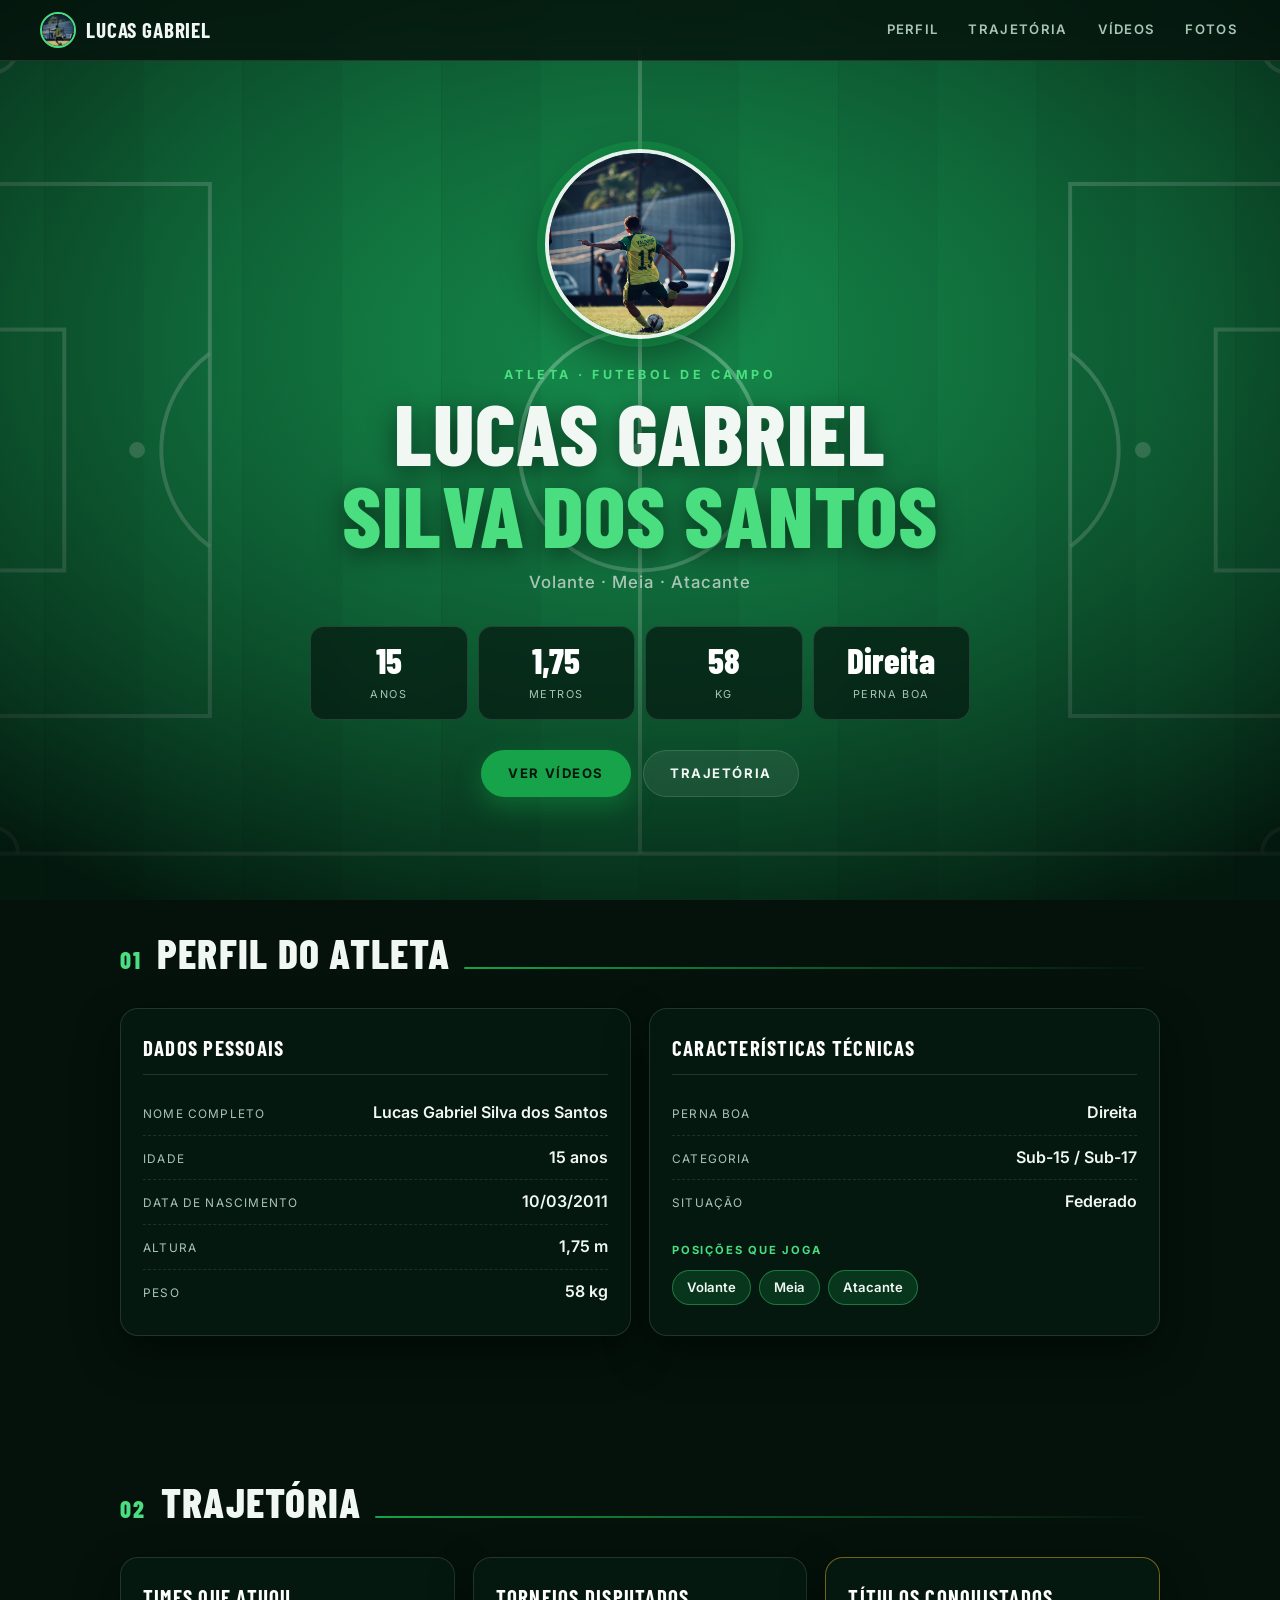
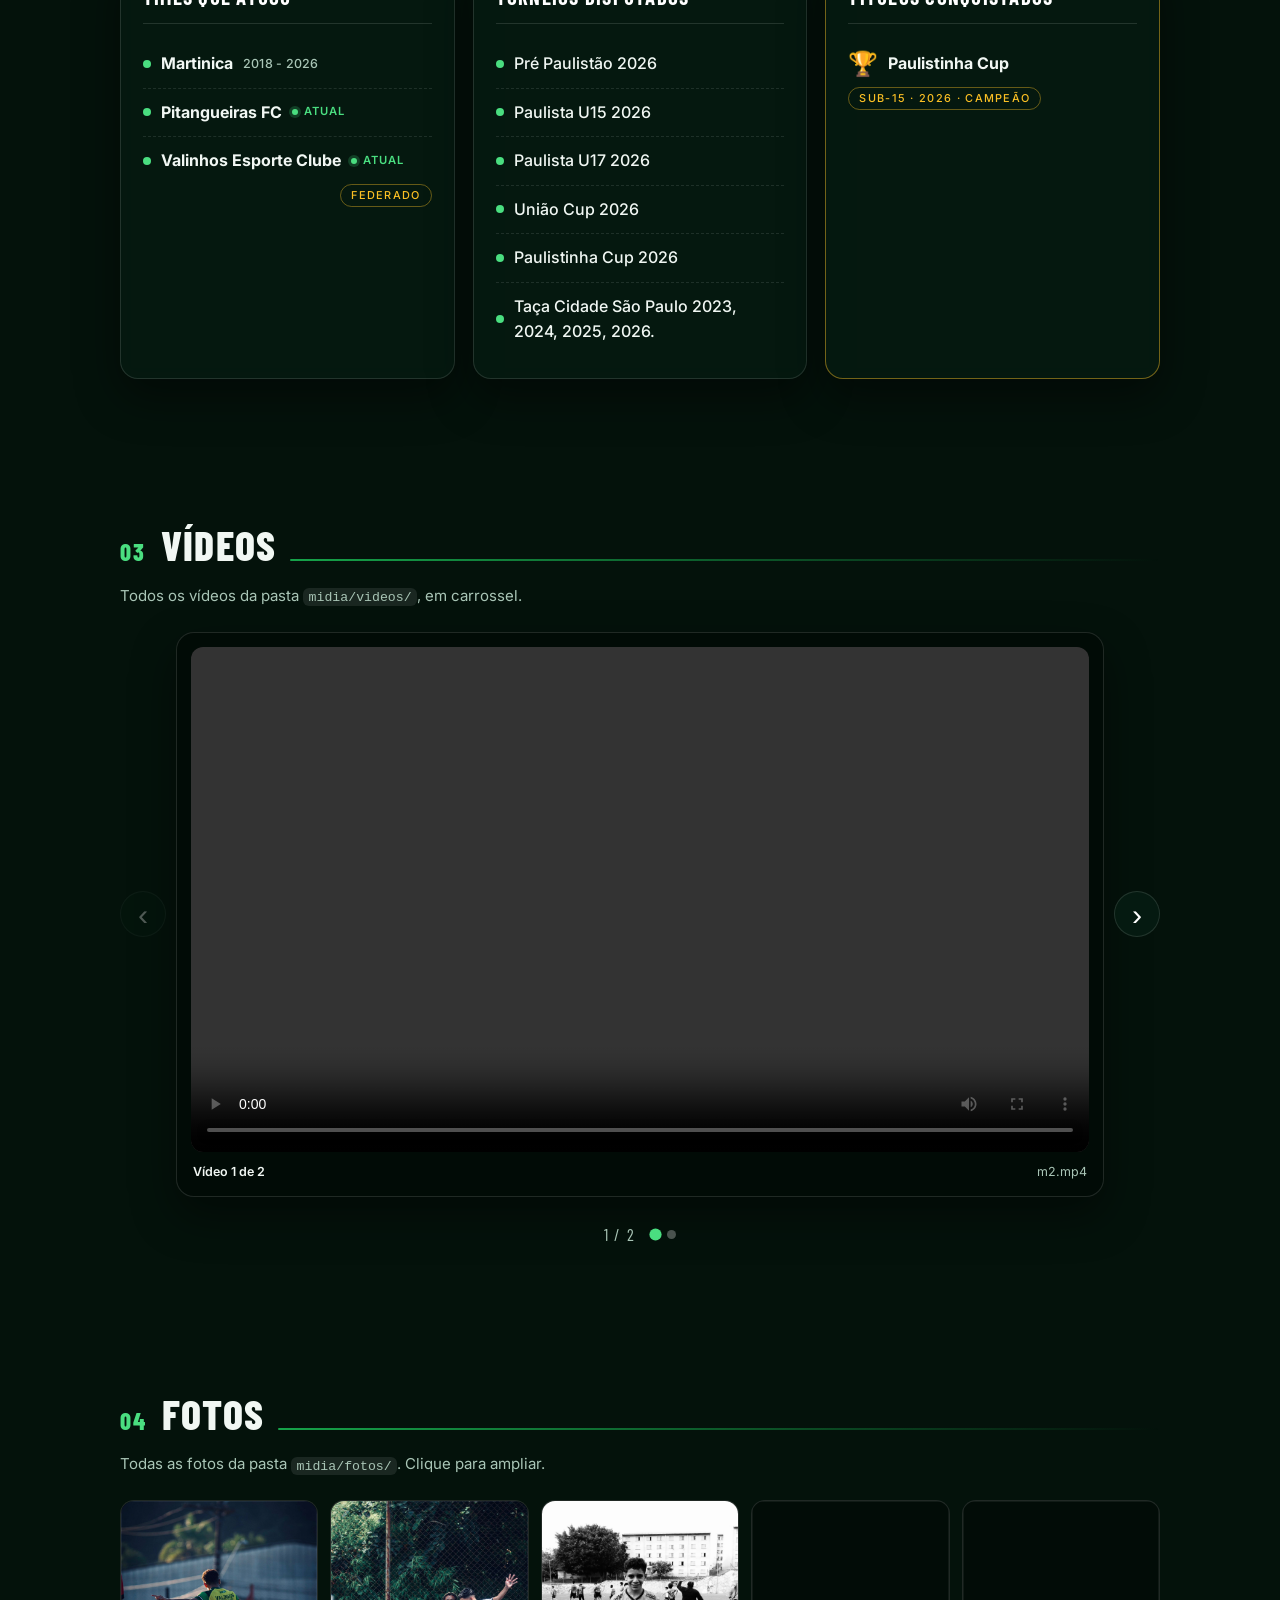
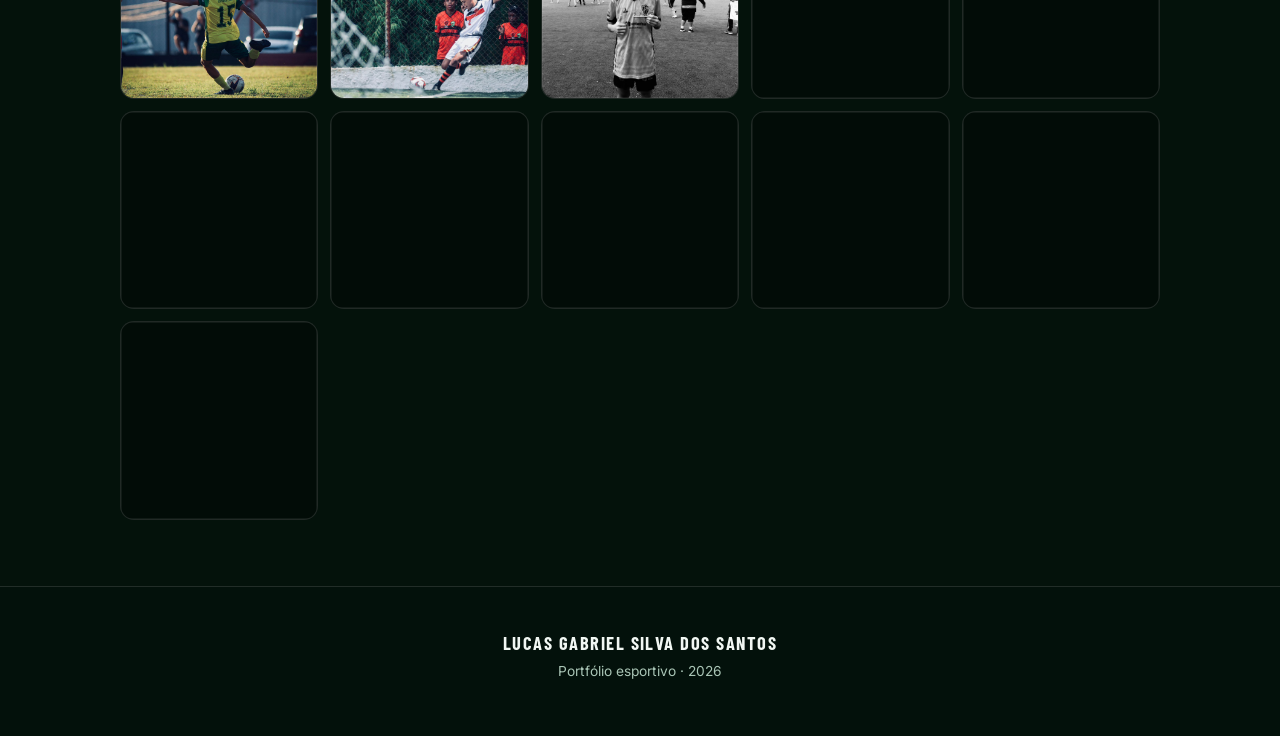
==== commit 681d54dd: "Revert "Usa um player único para a emenda funcionar em qualquer aparelho" This reverts commit af92c3" ====
--- a/index.html
+++ b/index.html
@@ -184,13 +184,7 @@
       <button class="carrossel__seta carrossel__seta--ant" type="button" data-anterior aria-label="Vídeo anterior">‹</button>
 
       <div class="carrossel__janela">
-        <div class="carrossel__palco" data-palco>
-          <video data-video controls playsinline preload="metadata" controlsList="nodownload"></video>
-        </div>
-        <p class="carrossel__legenda">
-          <b data-legenda-titulo></b>
-          <span data-legenda-detalhe></span>
-        </p>
+        <div class="carrossel__trilho" data-trilho></div>
       </div>
 
       <button class="carrossel__seta carrossel__seta--prox" type="button" data-proximo aria-label="Próximo vídeo">›</button>
--- a/assets/css/style.css
+++ b/assets/css/style.css
@@ -383,12 +383,17 @@
   background: rgba(2, 10, 6, .8);
   box-shadow: var(--sombra);
 }
-.carrossel__palco {
-  padding: 14px 14px 0;
-  transition: opacity .18s ease;
-}
-.carrossel__palco.is-trocando { opacity: 0; }
-.carrossel__palco video {
+.carrossel__trilho {
+  display: flex;
+  transition: transform .45s cubic-bezier(.22, .8, .3, 1);
+  will-change: transform;
+}
+.carrossel__slide {
+  flex: 0 0 100%;
+  min-width: 100%;
+  padding: 14px;
+}
+.carrossel__slide video {
   width: 100%;
   max-height: min(70vh, 620px);
   border-radius: 12px;
@@ -401,7 +406,7 @@
   justify-content: space-between;
   gap: 12px;
   flex-wrap: wrap;
-  margin: 10px 16px 14px;
+  margin: 10px 2px 0;
   font-size: .78rem;
   color: var(--tinta-suave);
 }
@@ -577,7 +582,7 @@
   .carrossel__seta--ant { grid-area: ant; }
   .carrossel__seta--prox { grid-area: prox; }
   .carrossel__rodape { grid-area: rodape; margin-top: 0; }
-  .carrossel__palco { padding: 10px 10px 0; }
+  .carrossel__slide { padding: 10px; }
   .galeria { grid-template-columns: repeat(auto-fill, minmax(140px, 1fr)); }
   .topo__marca span { display: none; }
   .topo { padding: 10px 14px; gap: 10px; }
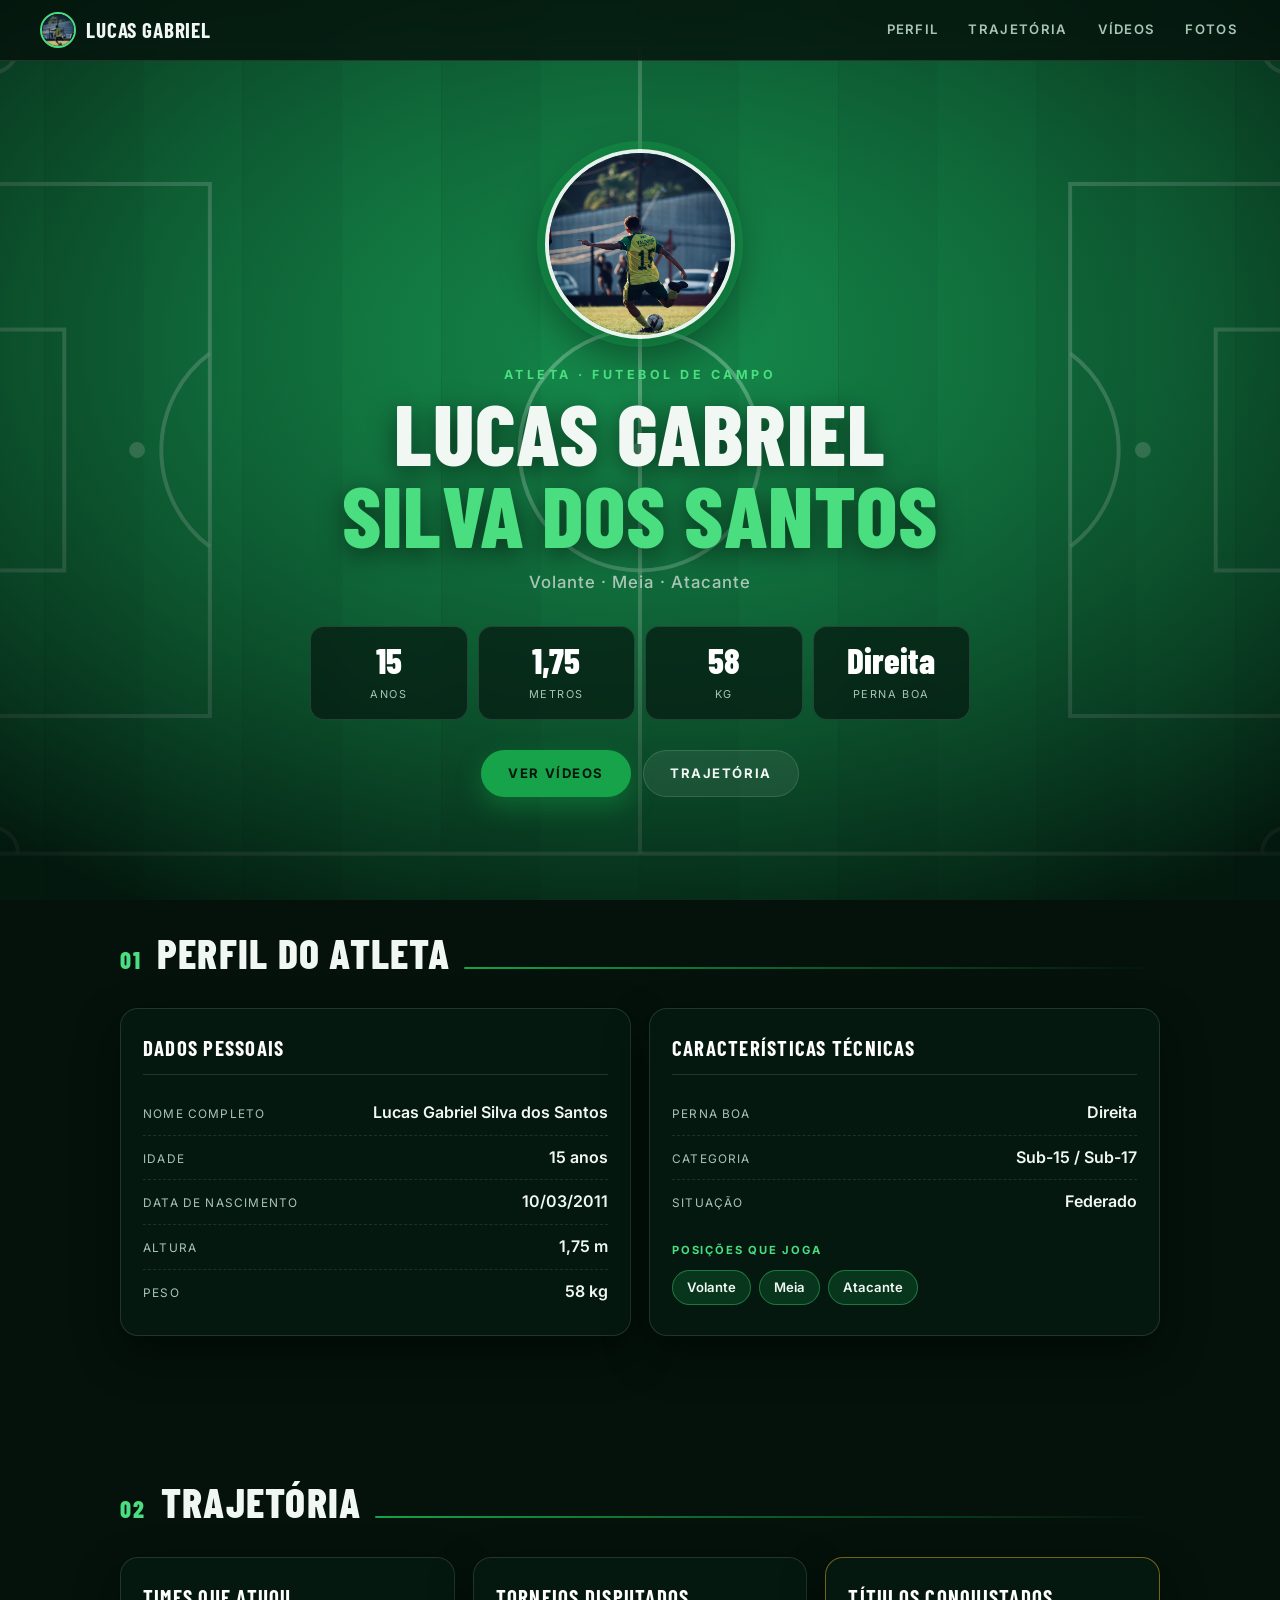
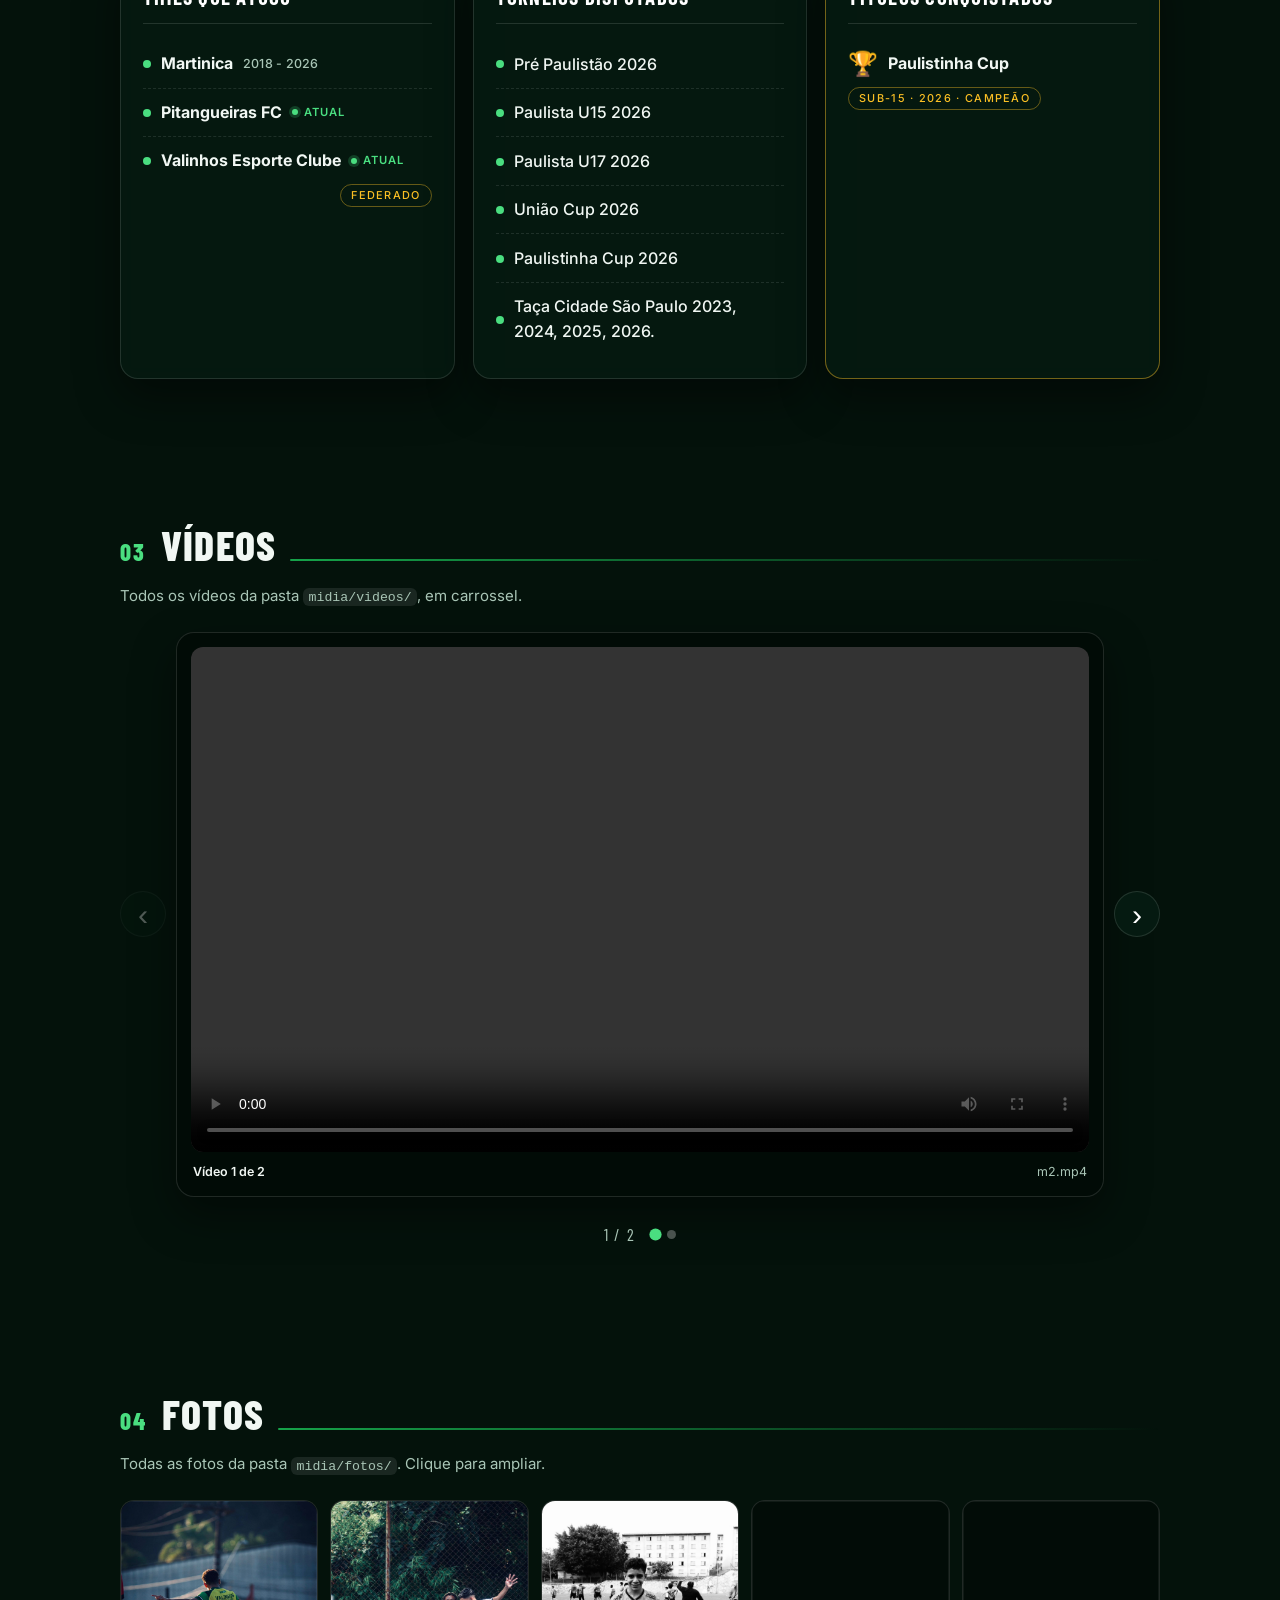
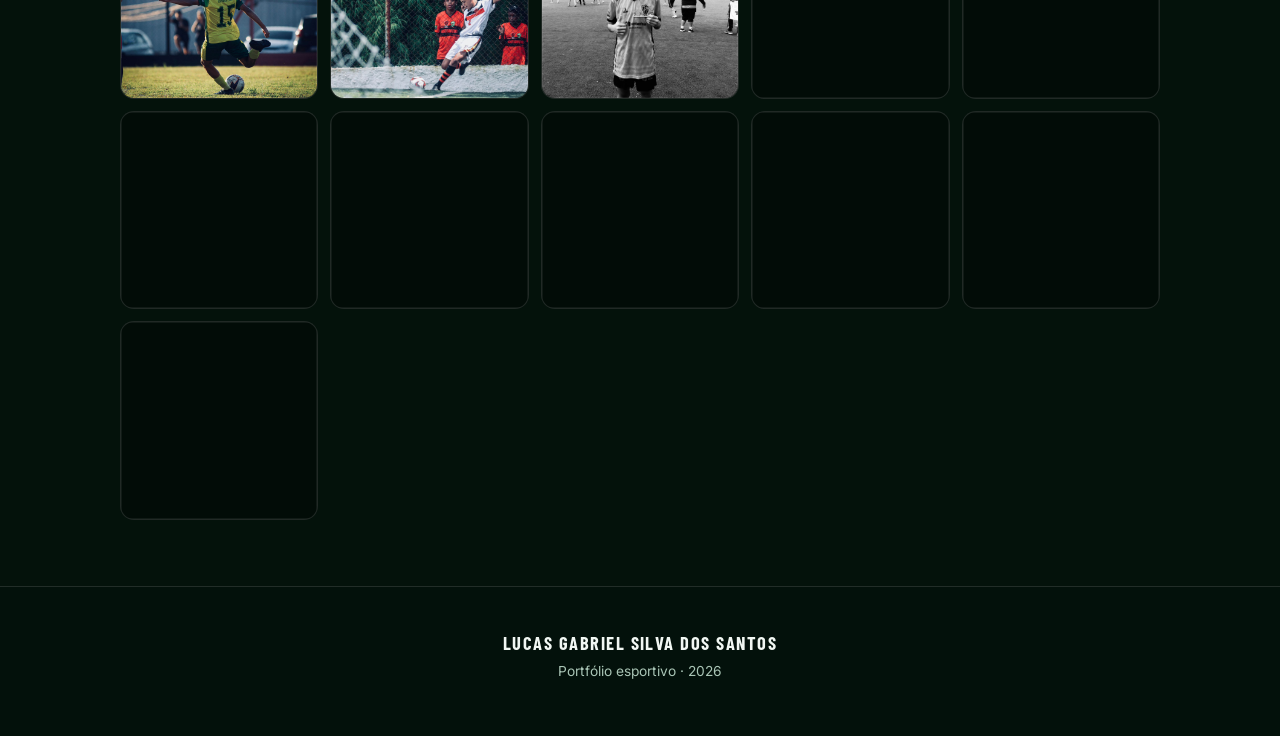
==== commit 88a6eacc: "Autoriza os vídeos no primeiro toque para a emenda valer no iPhone O Safari do iPhone só deixa um ví" ====
--- a/index.html
+++ b/index.html
@@ -13,7 +13,15 @@
 <link rel="preconnect" href="https://fonts.googleapis.com">
 <link rel="preconnect" href="https://fonts.gstatic.com" crossorigin>
 <link href="https://fonts.googleapis.com/css2?family=Barlow+Condensed:wght@600;700;800&family=Inter:wght@400;500;600;700&display=swap" rel="stylesheet">
-<link rel="stylesheet" href="assets/css/style.css">
+<script>
+  /* O GitHub Pages guarda cada arquivo por 10 minutos no navegador, cada um por
+     sua conta. Sem isto, uma página nova pode acabar rodando com um script
+     antigo — e o que depende dos dois quebra. A marca de tempo mantém o CSS e o
+     JS sempre em par com esta página. */
+  window.VERSAO_SITE = '?v=' + Date.now();
+  document.write('<link rel="stylesheet" href="assets/css/style.css' + window.VERSAO_SITE + '">');
+</script>
+<noscript><link rel="stylesheet" href="assets/css/style.css"></noscript>
 </head>
 <body>
 
@@ -230,7 +238,13 @@
   <button class="lightbox__seta lightbox__seta--prox" type="button" data-lb-proximo aria-label="Próxima foto">›</button>
 </div>
 
-<script src="assets/media.js"></script>
-<script src="assets/js/main.js"></script>
+<script>
+  ['assets/media.js', 'assets/js/main.js'].forEach(function (arquivo) {
+    var script = document.createElement('script');
+    script.src = arquivo + window.VERSAO_SITE;
+    script.async = false; // mantém a ordem de execução
+    document.body.appendChild(script);
+  });
+</script>
 </body>
 </html>
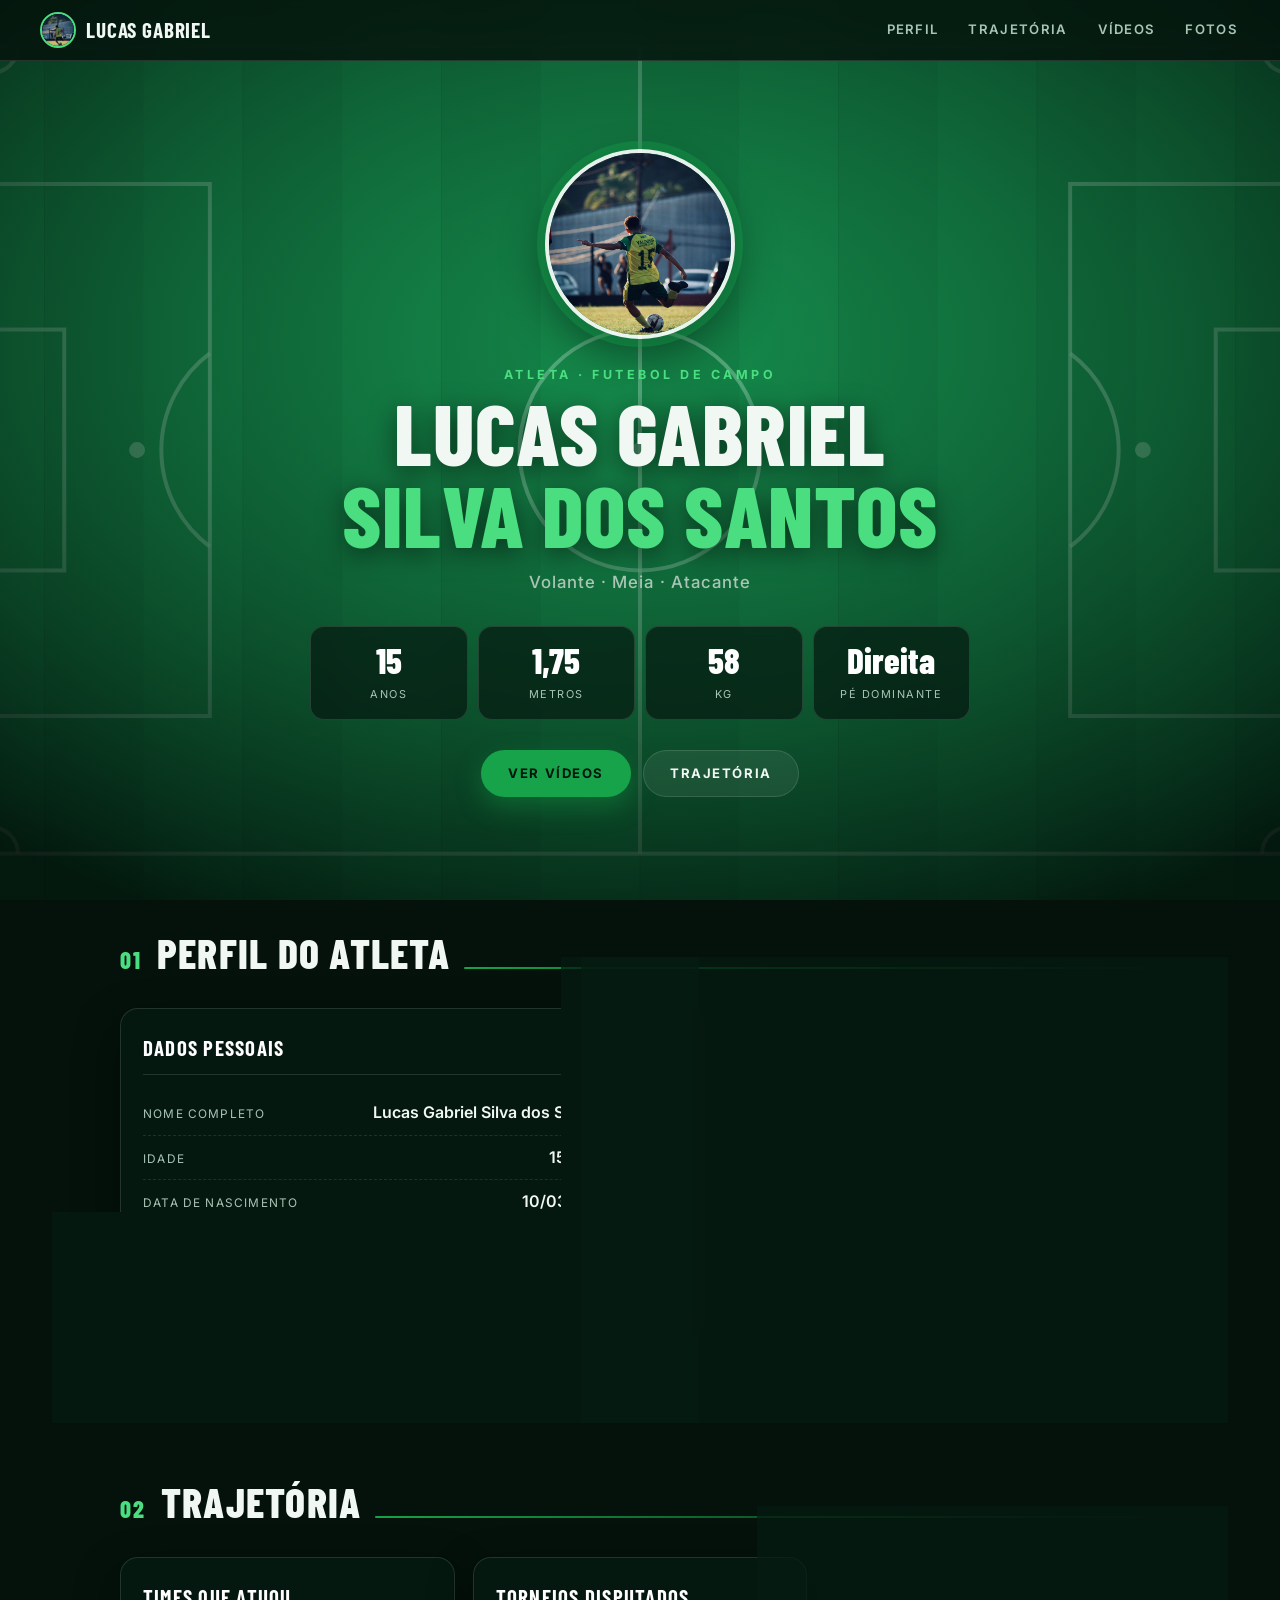
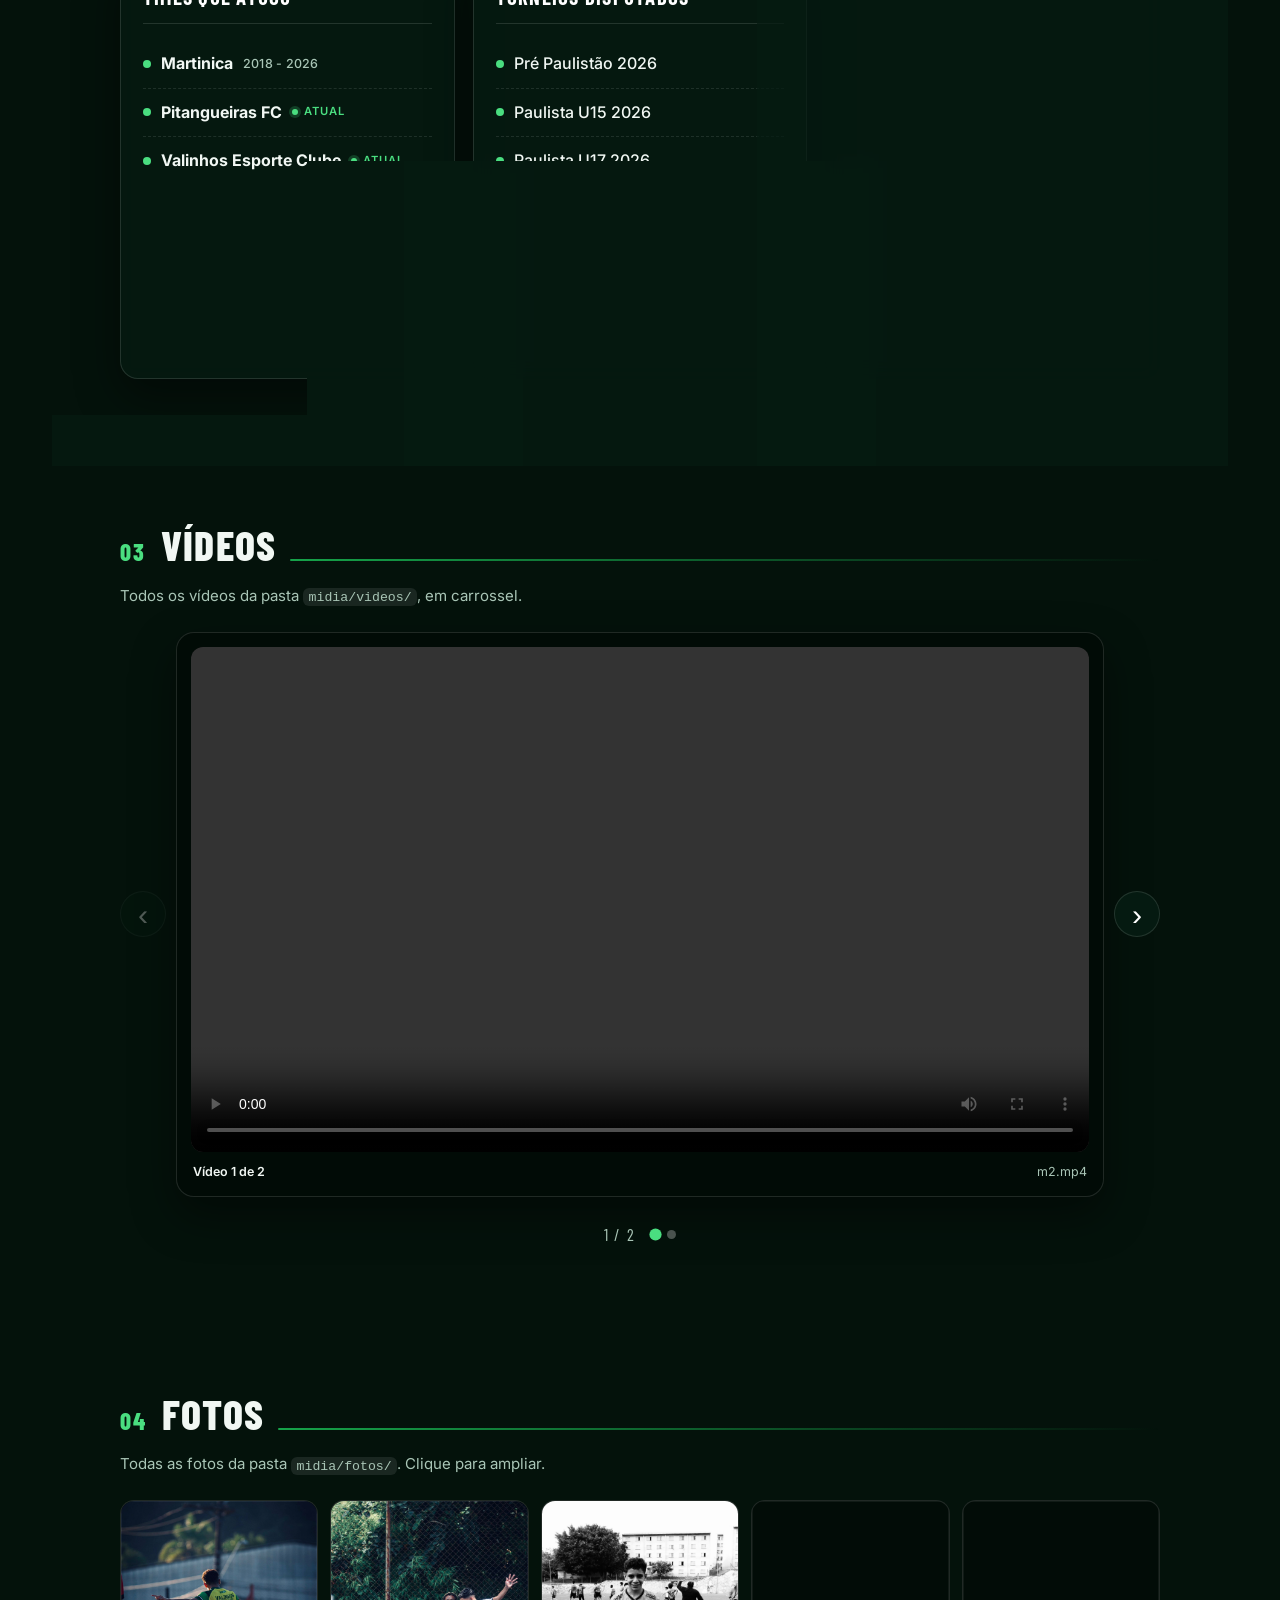
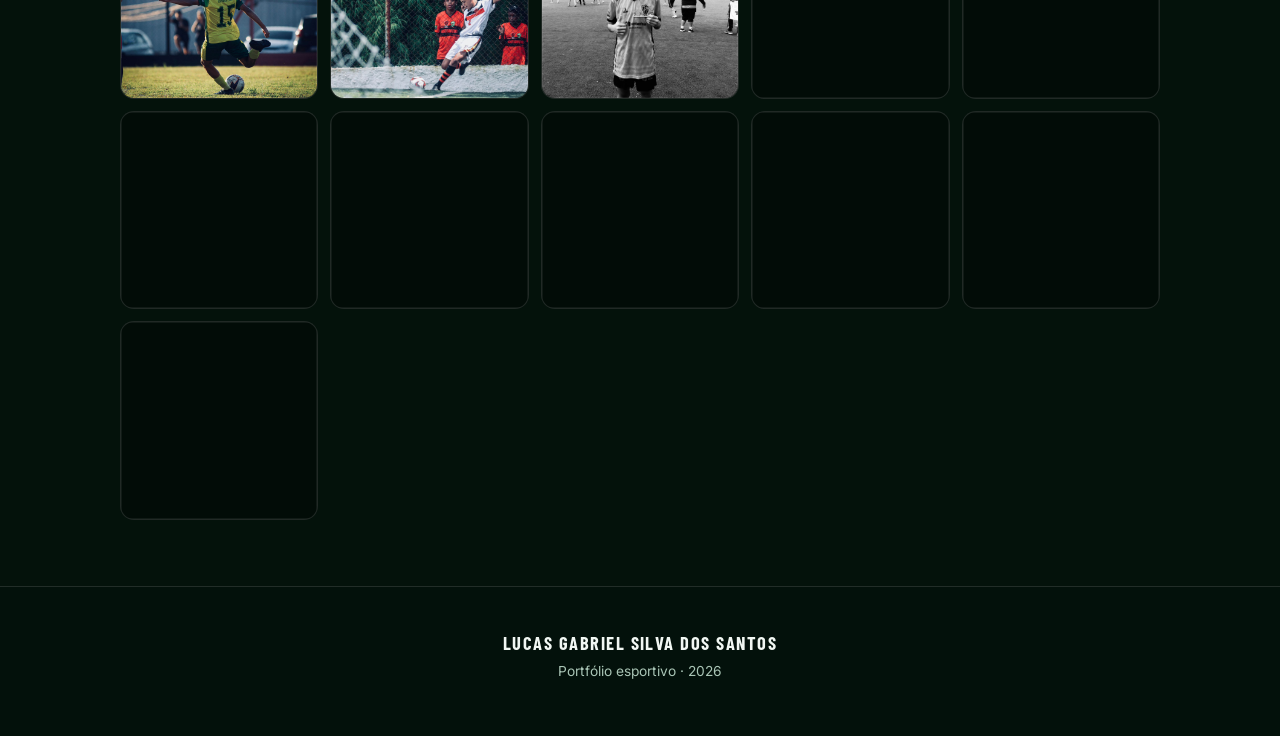
==== commit 150462b9: "pé" ====
--- a/index.html
+++ b/index.html
@@ -102,7 +102,7 @@
       <li><strong data-idade>—</strong><span>anos</span></li>
       <li><strong data-stat-altura>1,75</strong><span>metros</span></li>
       <li><strong data-stat-peso>58</strong><span>kg</span></li>
-      <li><strong data-stat-perna>Direita</strong><span>perna boa</span></li>
+      <li><strong data-stat-perna>Direita</strong><span>Pé dominante</span></li>
     </ul>
 
     <div class="hero__acoes">
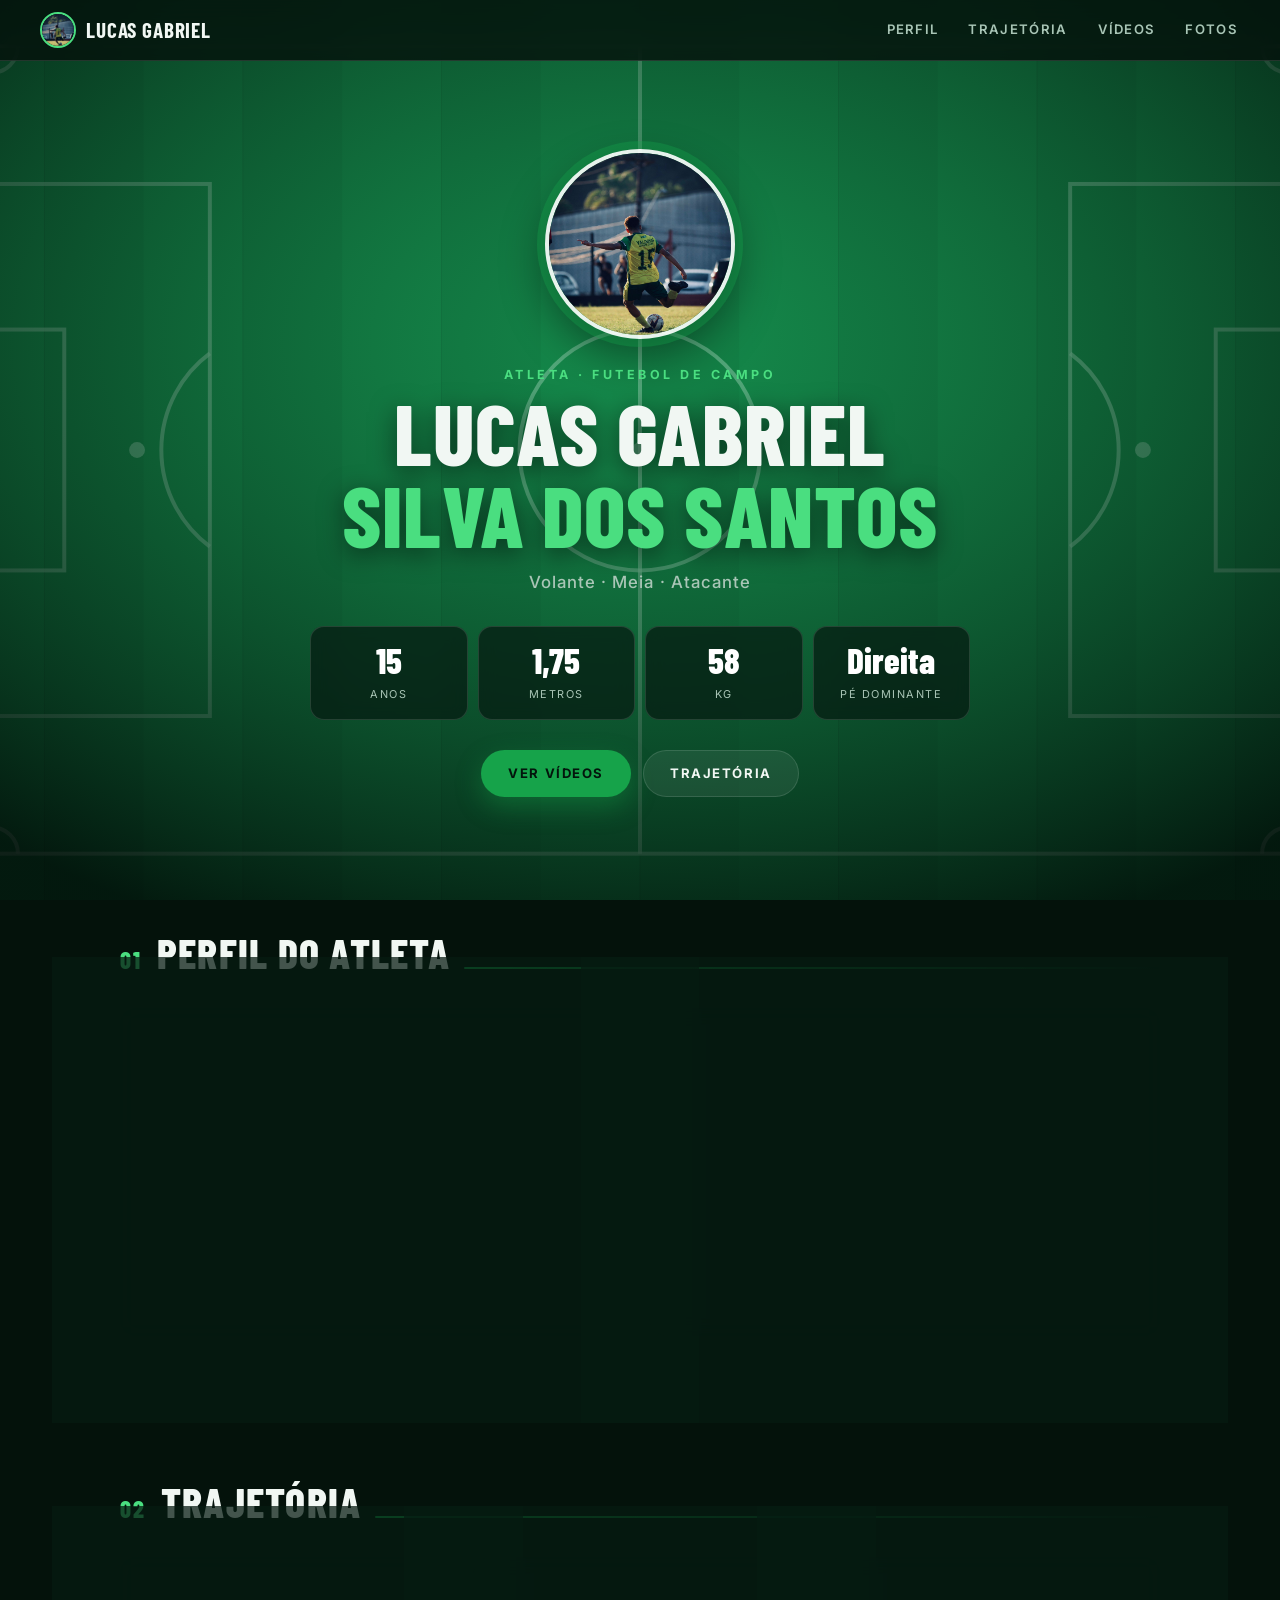
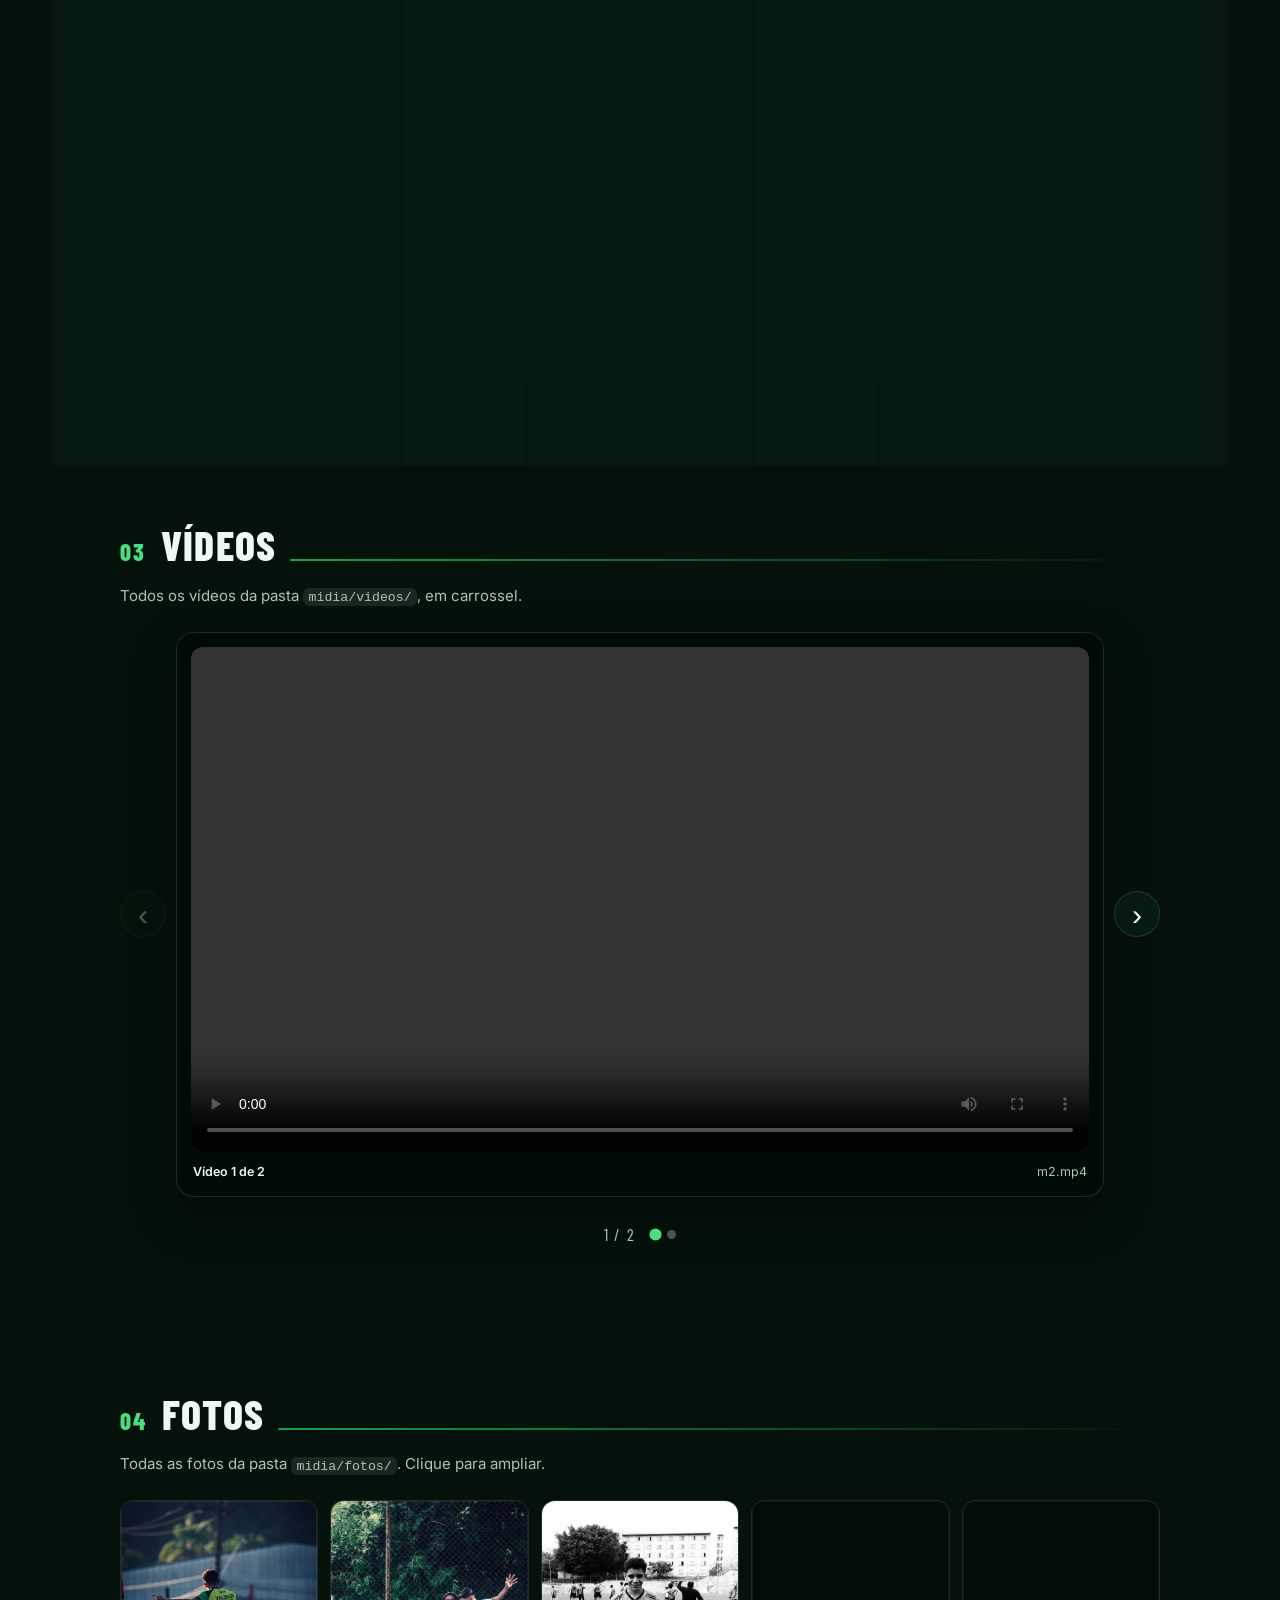
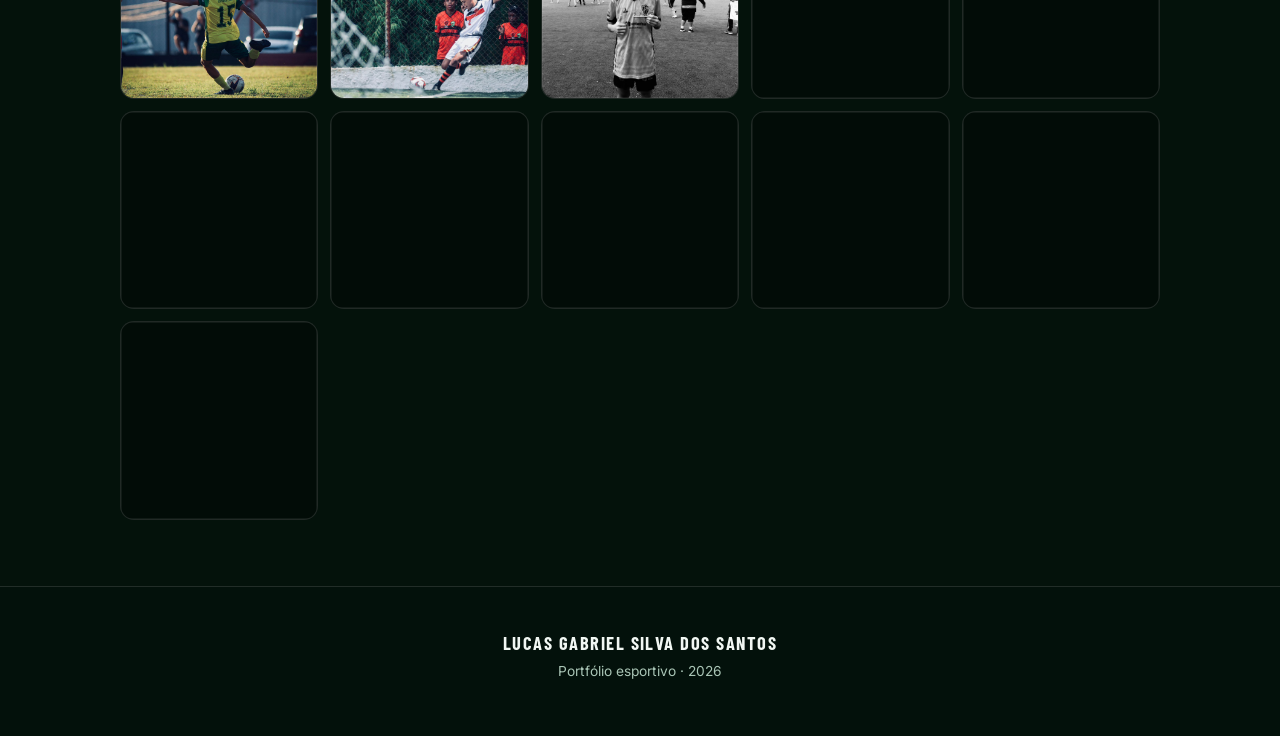
==== commit b944310c: "Change 'Perna boa' to 'Pé dominante' in index.html" ====
--- a/index.html
+++ b/index.html
@@ -130,7 +130,7 @@
       <div class="card">
         <h3 class="card__titulo">Características técnicas</h3>
         <dl class="dados">
-          <div><dt>Perna boa</dt><dd data-campo-perna>Direita</dd></div>
+          <div><dt>Pé dominante</dt><dd data-campo-perna>Direita</dd></div>
           <div><dt>Categoria</dt><dd data-campo-categoria>Sub-15 / Sub-17</dd></div>
           <div><dt>Situação</dt><dd data-campo-situacao>Federado</dd></div>
         </dl>
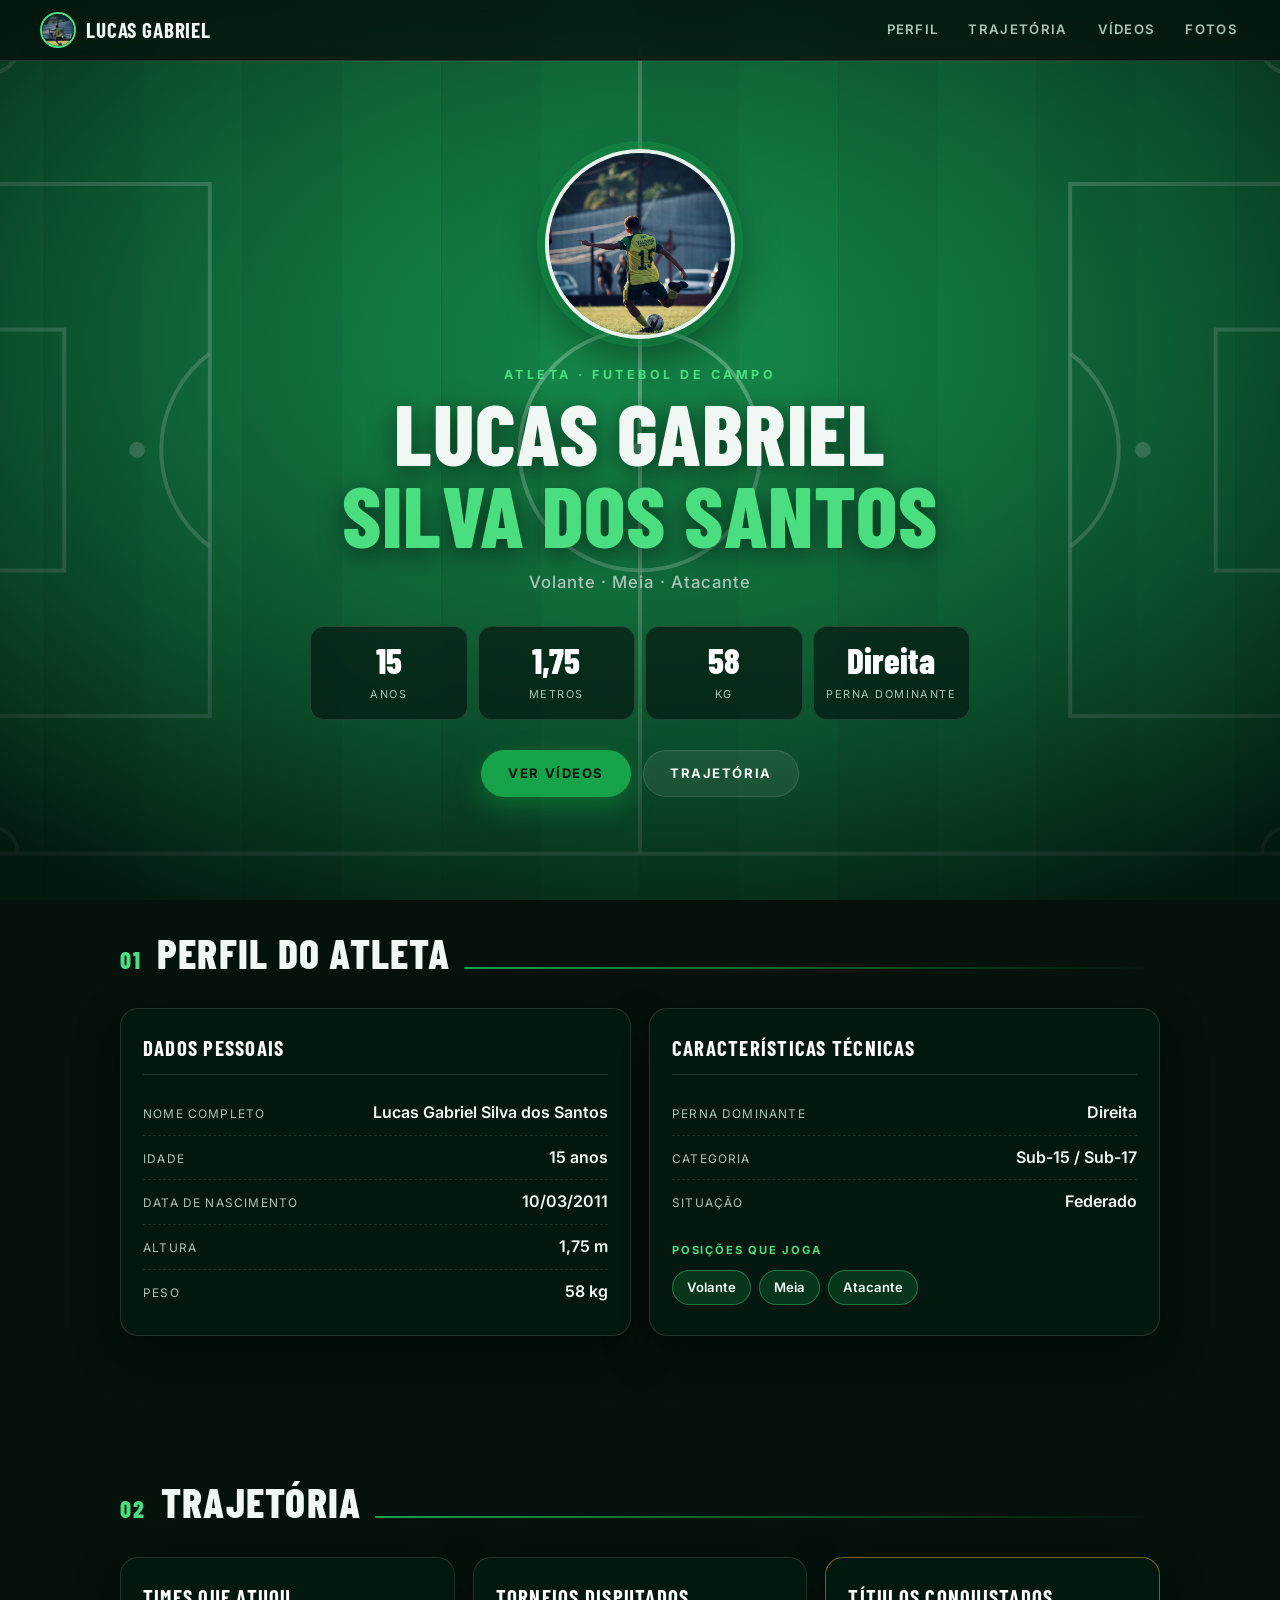
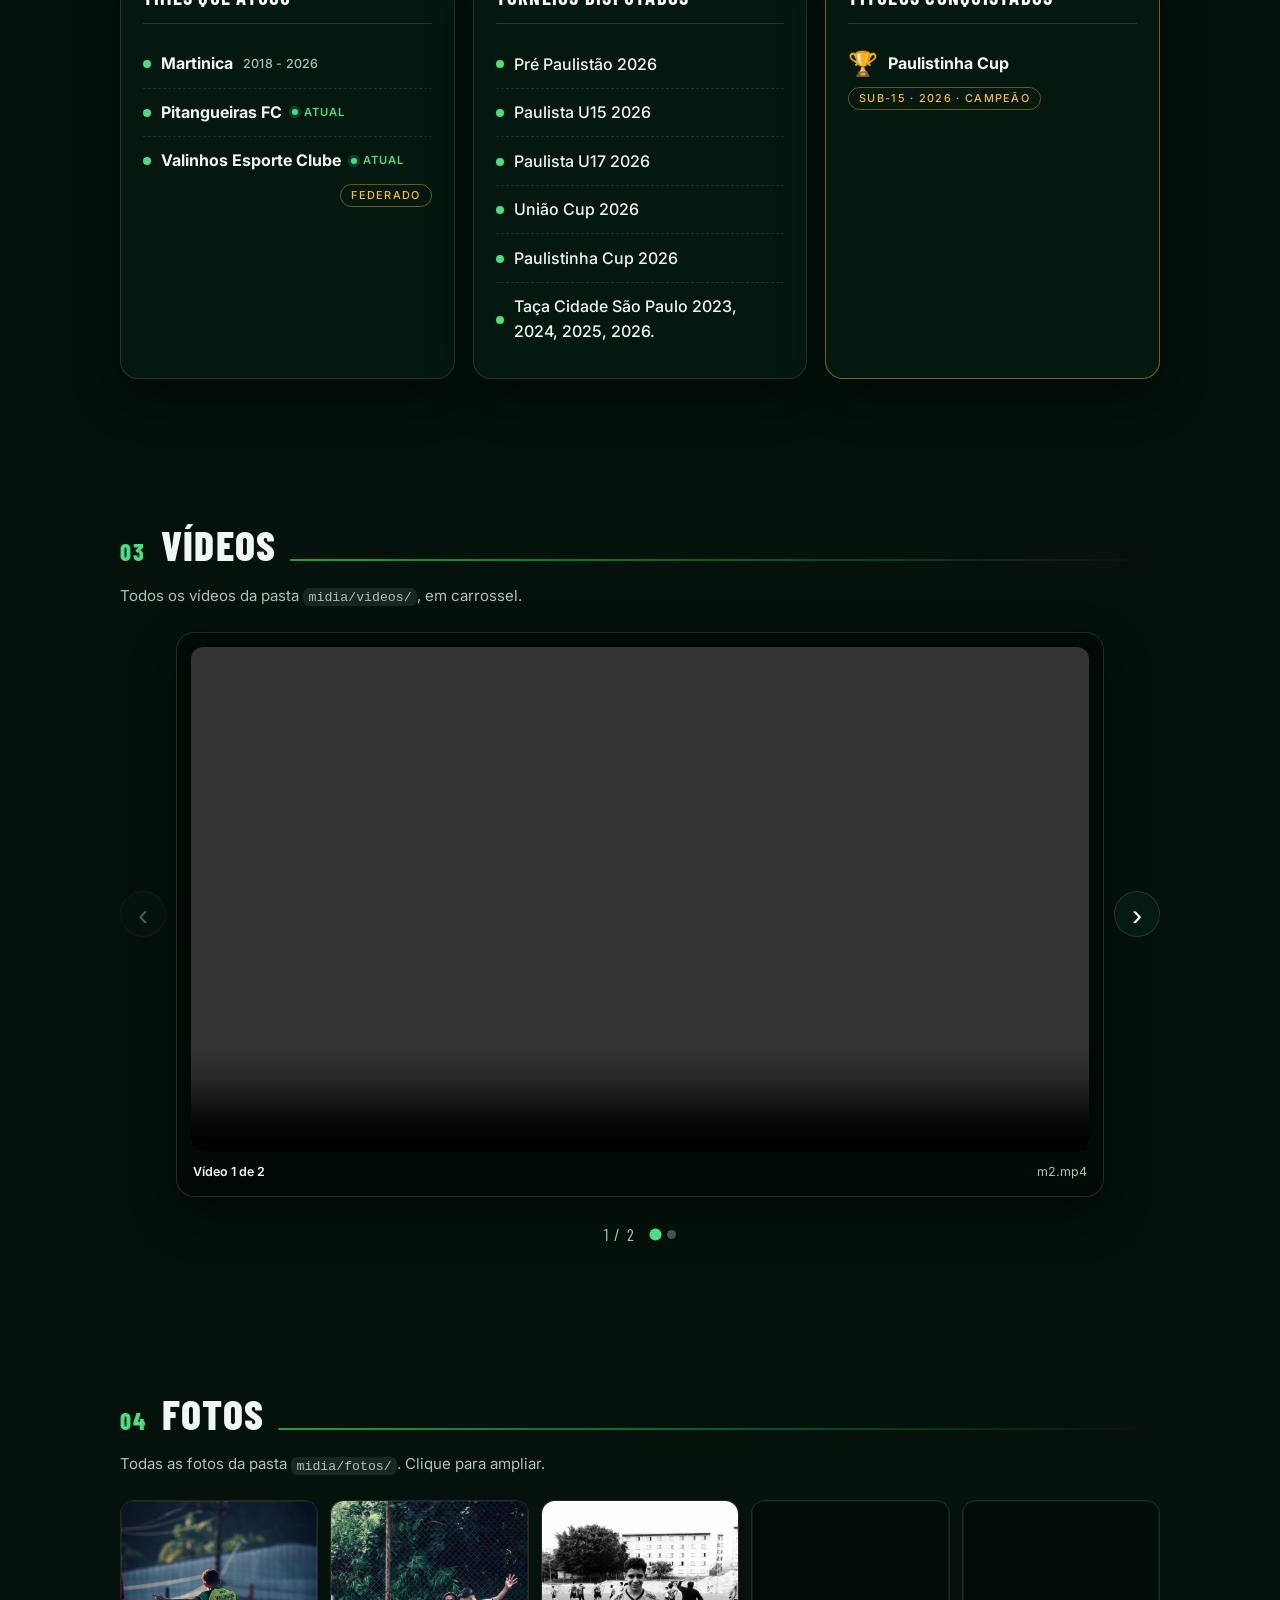
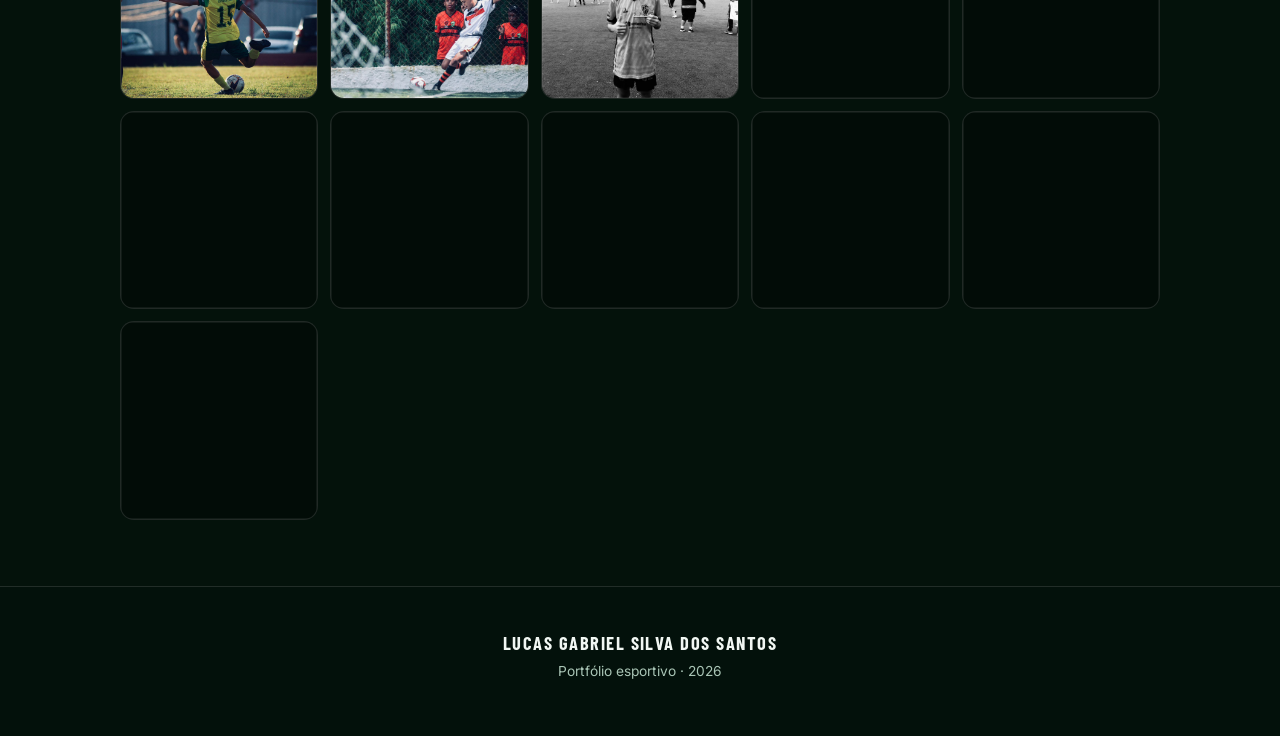
==== commit 12b248e2: "Update 'Pé dominante' to 'Perna dominante' in HTML" ====
--- a/index.html
+++ b/index.html
@@ -102,7 +102,7 @@
       <li><strong data-idade>—</strong><span>anos</span></li>
       <li><strong data-stat-altura>1,75</strong><span>metros</span></li>
       <li><strong data-stat-peso>58</strong><span>kg</span></li>
-      <li><strong data-stat-perna>Direita</strong><span>Pé dominante</span></li>
+      <li><strong data-stat-perna>Direita</strong><span>Perna dominante</span></li>
     </ul>
 
     <div class="hero__acoes">
@@ -130,7 +130,7 @@
       <div class="card">
         <h3 class="card__titulo">Características técnicas</h3>
         <dl class="dados">
-          <div><dt>Pé dominante</dt><dd data-campo-perna>Direita</dd></div>
+          <div><dt>Perna dominante</dt><dd data-campo-perna>Direita</dd></div>
           <div><dt>Categoria</dt><dd data-campo-categoria>Sub-15 / Sub-17</dd></div>
           <div><dt>Situação</dt><dd data-campo-situacao>Federado</dd></div>
         </dl>
